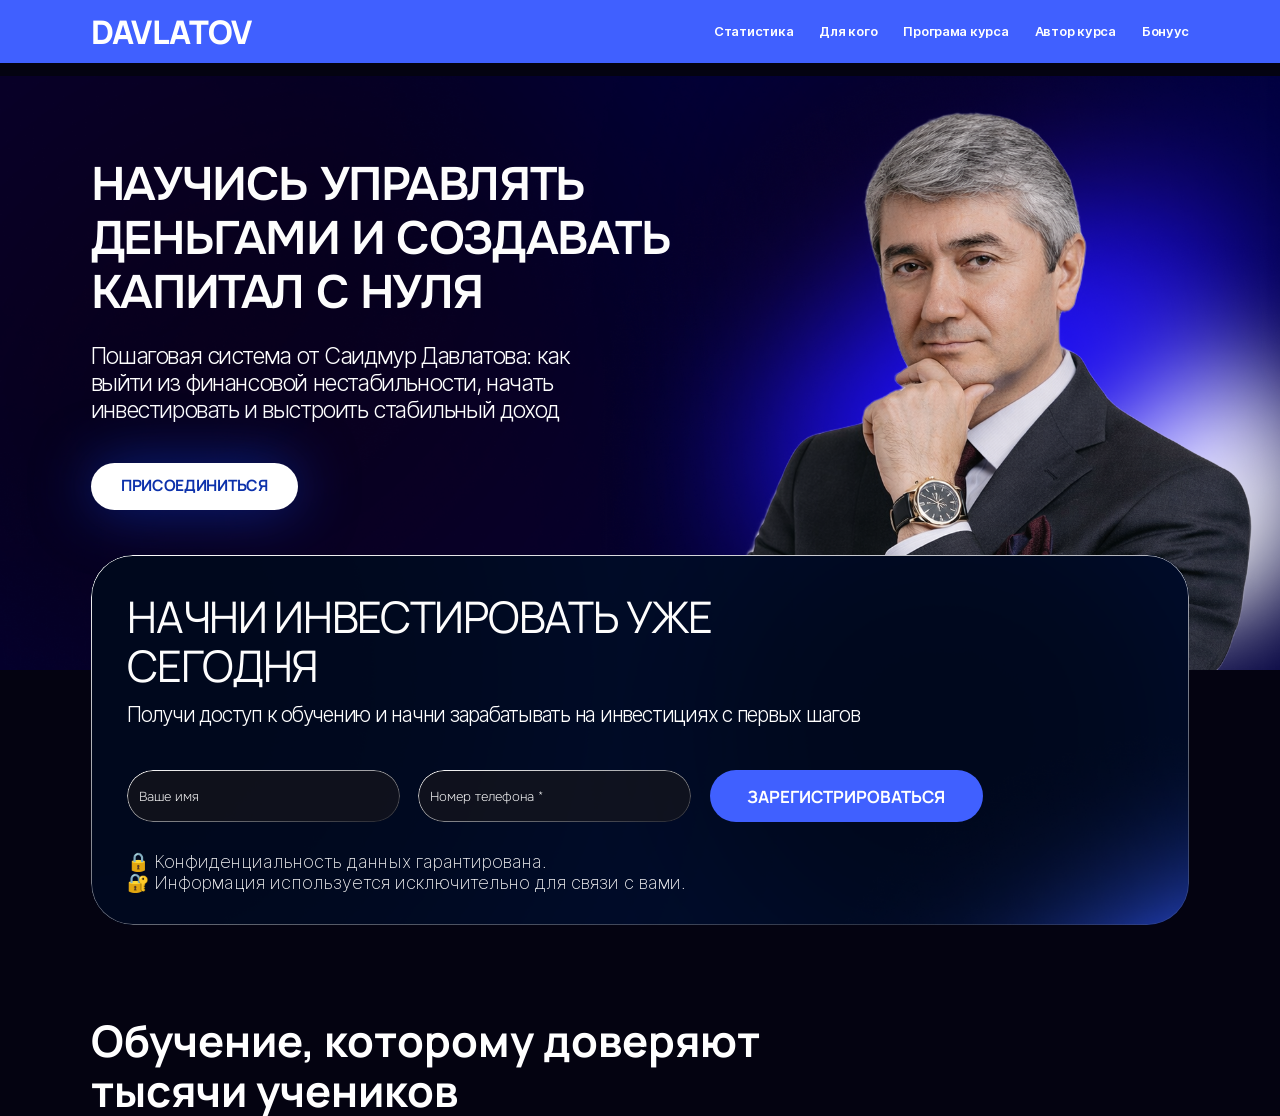
==== index.html @ fe96364f "home is ready" ====
<!DOCTYPE html>
<html lang="ru">
<head>
    <meta charset="UTF-8">
    <meta name="viewport" content="width=device-width, initial-scale=1.0">
    <title>DAVLATOV</title>
    <!-- Swiper css -->
    <link rel="stylesheet" href="https://cdn.jsdelivr.net/npm/swiper@11/swiper-bundle.min.css" />
    <!-- Swiper css -->
    <!-- favicon -->
    <link rel="icon" href="./images/logo/favicon.svg">
    <!-- favicon -->
    <!-- fonts -->
    <link rel="preconnect" href="https://fonts.googleapis.com">
    <link rel="preconnect" href="https://fonts.gstatic.com" crossorigin>
    <link href="https://fonts.googleapis.com/css2?family=Manrope:wght@200..800&family=Onest:wght@100..900&display=swap"
        rel="stylesheet">
    <link rel="stylesheet" href="./assets/fonts/Inter/stylesheet.css">
    <!-- fonts -->
    <!-- css link -->
    <link rel="stylesheet" href="./assets/scss/style.css">
    <!-- css link -->
</head>
<body>
    <div class="wrapper">

        <!-- header -->
        <header class="header">
            <div class="container">
                <a href="/" class="logo">
                    <span>
                        DAVLATOV
                    </span>
                </a>
                <button class="header_burger" aria-label="Open navigation" aria-expanded="false" aria-controls="nav-list">
                    <span aria-hidden="true"></span>
                </button>
                <ul class="header_link" id="nav-list">
                    <li>
                        <a href="#">
                            Статистика
                        </a>
                    </li>
                    <li>
                        <a href="#">
                            Для кого
                        </a>
                    </li>
                    <li>
                        <a href="#">
                            Програма курса
                        </a>
                    </li>
                    <li>
                        <a href="#">
                            Автор курса
                        </a>
                    </li>
                    <li>
                        <a href="#">
                            Бонуус
                        </a>
                    </li>
                </ul>
            </div>
        </header>
        <!-- header -->

        <!-- main -->
        <main>

            <!-- Home -->
            <section class="home">
                <div class="home-bg">
                    <img src="./assets/images/home-bg.png" alt="" class="bg-img">
                    <img src="./assets/images/home-card.png" alt="" class="home-card">
                </div>
                <div class="container home-container">
                    <h1>Научись управлять деньгами и создавать капитал с нуля</h1>
                    <div class="description">Пошаговая система от Саидмур Давлатова: как выйти из финансовой нестабильности, начать инвестировать и выстроить стабильный доход</div>
                    <a href="#" class="btn-white">Присоединиться</a>
                    <div class="contact-form">
                        <img src="./assets/images/contact-form-bg.png" alt="" class="contact-form__bg">
                        <h3>Начни инвестировать уже сегодня</h3>
                        <h4>Получи доступ к обучению и начни зарабатывать на инвестициях с первых шагов</h4>
                        <div class="form-group">
                            <div class="form-inp">
                                <input type="text" placeholder="Ваше имя">
                            </div>
                            <div class="form-inp">
                                <input type="tel" placeholder="Номер телефона *">
                            </div>
                            <button class="btn-blue">ЗАРЕГИСТРИРОВАТЬСЯ</button>
                        </div>
                        <ul>
                            <li>🔒 Конфиденциальность данных гарантирована.</li>
                            <li>🔐 Информация используется исключительно для связи с вами.</li>
                        </ul>
                    </div>
                </div>
            </section>
            <!-- Home end -->

            <!-- Treaning -->
            <section class="treaning">
                <div class="container treaning-container">
                    <h2 class="sec-title">Обучение, которому доверяют тысячи учеников</h2>
                </div>
            </section>
            <!-- Treaning end -->

        </main>
        <!-- main -->

        <!-- footer -->
        <footer class="footer">
            <div class="container"></div>
        </footer>
        <!-- footer -->
    </div>

    <!-- Swiper js -->
    <script src="https://cdn.jsdelivr.net/npm/swiper@11/swiper-bundle.min.js" defer></script>
    <!-- Swiper js -->
    <!-- js file -->
    <script src="./assets/scripts/main.js" defer></script>
    <!-- js file -->
</body>
</html>
---- assets/fonts/Inter/stylesheet.css ----
@font-face {
    font-family: 'Inter';
    src: url('Inter-BoldItalic.eot');
    src: local('Inter Bold Italic'), local('Inter-BoldItalic'),
        url('Inter-BoldItalic.eot?#iefix') format('embedded-opentype'),
        url('Inter-BoldItalic.woff2') format('woff2'),
        url('Inter-BoldItalic.woff') format('woff'),
        url('Inter-BoldItalic.ttf') format('truetype');
    font-weight: bold;
    font-style: italic;
}

@font-face {
    font-family: 'Inter';
    src: url('Inter-MediumItalic.eot');
    src: local('Inter Medium Italic'), local('Inter-MediumItalic'),
        url('Inter-MediumItalic.eot?#iefix') format('embedded-opentype'),
        url('Inter-MediumItalic.woff2') format('woff2'),
        url('Inter-MediumItalic.woff') format('woff'),
        url('Inter-MediumItalic.ttf') format('truetype');
    font-weight: 500;
    font-style: italic;
}

@font-face {
    font-family: 'Inter';
    src: url('Inter-ThinItalicBETA.eot');
    src: local('Inter Thin Italic BETA'), local('Inter-ThinItalicBETA'),
        url('Inter-ThinItalicBETA.eot?#iefix') format('embedded-opentype'),
        url('Inter-ThinItalicBETA.woff2') format('woff2'),
        url('Inter-ThinItalicBETA.woff') format('woff'),
        url('Inter-ThinItalicBETA.ttf') format('truetype');
    font-weight: 100;
    font-style: italic;
}

@font-face {
    font-family: 'Inter';
    src: url('Inter-Regular.eot');
    src: local('Inter Regular'), local('Inter-Regular'),
        url('Inter-Regular.eot?#iefix') format('embedded-opentype'),
        url('Inter-Regular.woff2') format('woff2'),
        url('Inter-Regular.woff') format('woff'),
        url('Inter-Regular.ttf') format('truetype');
    font-weight: normal;
    font-style: normal;
}

@font-face {
    font-family: 'Inter';
    src: url('Inter-Black.eot');
    src: local('Inter Black'), local('Inter-Black'),
        url('Inter-Black.eot?#iefix') format('embedded-opentype'),
        url('Inter-Black.woff2') format('woff2'),
        url('Inter-Black.woff') format('woff'),
        url('Inter-Black.ttf') format('truetype');
    font-weight: 900;
    font-style: normal;
}

@font-face {
    font-family: 'Inter';
    src: url('Inter-BlackItalic.eot');
    src: local('Inter Black Italic'), local('Inter-BlackItalic'),
        url('Inter-BlackItalic.eot?#iefix') format('embedded-opentype'),
        url('Inter-BlackItalic.woff2') format('woff2'),
        url('Inter-BlackItalic.woff') format('woff'),
        url('Inter-BlackItalic.ttf') format('truetype');
    font-weight: 900;
    font-style: italic;
}

@font-face {
    font-family: 'Inter';
    src: url('Inter-LightBETA.eot');
    src: local('Inter Light BETA'), local('Inter-LightBETA'),
        url('Inter-LightBETA.eot?#iefix') format('embedded-opentype'),
        url('Inter-LightBETA.woff2') format('woff2'),
        url('Inter-LightBETA.woff') format('woff'),
        url('Inter-LightBETA.ttf') format('truetype');
    font-weight: 300;
    font-style: normal;
}

@font-face {
    font-family: 'Inter';
    src: url('Inter-SemiBold.eot');
    src: local('Inter Semi Bold'), local('Inter-SemiBold'),
        url('Inter-SemiBold.eot?#iefix') format('embedded-opentype'),
        url('Inter-SemiBold.woff2') format('woff2'),
        url('Inter-SemiBold.woff') format('woff'),
        url('Inter-SemiBold.ttf') format('truetype');
    font-weight: 600;
    font-style: normal;
}

@font-face {
    font-family: 'Inter';
    src: url('Inter-ExtraBoldItalic.eot');
    src: local('Inter Extra Bold Italic'), local('Inter-ExtraBoldItalic'),
        url('Inter-ExtraBoldItalic.eot?#iefix') format('embedded-opentype'),
        url('Inter-ExtraBoldItalic.woff2') format('woff2'),
        url('Inter-ExtraBoldItalic.woff') format('woff'),
        url('Inter-ExtraBoldItalic.ttf') format('truetype');
    font-weight: 800;
    font-style: italic;
}

@font-face {
    font-family: 'Inter';
    src: url('Inter-Bold.eot');
    src: local('Inter Bold'), local('Inter-Bold'),
        url('Inter-Bold.eot?#iefix') format('embedded-opentype'),
        url('Inter-Bold.woff2') format('woff2'),
        url('Inter-Bold.woff') format('woff'),
        url('Inter-Bold.ttf') format('truetype');
    font-weight: bold;
    font-style: normal;
}

@font-face {
    font-family: 'Inter';
    src: url('Inter-ExtraLightItalicBETA.eot');
    src: local('Inter Extra Light Italic BETA'), local('Inter-ExtraLightItalicBETA'),
        url('Inter-ExtraLightItalicBETA.eot?#iefix') format('embedded-opentype'),
        url('Inter-ExtraLightItalicBETA.woff2') format('woff2'),
        url('Inter-ExtraLightItalicBETA.woff') format('woff'),
        url('Inter-ExtraLightItalicBETA.ttf') format('truetype');
    font-weight: 200;
    font-style: italic;
}

@font-face {
    font-family: 'Inter';
    src: url('Inter-ExtraLightBETA.eot');
    src: local('Inter Extra Light BETA'), local('Inter-ExtraLightBETA'),
        url('Inter-ExtraLightBETA.eot?#iefix') format('embedded-opentype'),
        url('Inter-ExtraLightBETA.woff2') format('woff2'),
        url('Inter-ExtraLightBETA.woff') format('woff'),
        url('Inter-ExtraLightBETA.ttf') format('truetype');
    font-weight: 200;
    font-style: normal;
}

@font-face {
    font-family: 'Inter';
    src: url('Inter-ExtraBold.eot');
    src: local('Inter Extra Bold'), local('Inter-ExtraBold'),
        url('Inter-ExtraBold.eot?#iefix') format('embedded-opentype'),
        url('Inter-ExtraBold.woff2') format('woff2'),
        url('Inter-ExtraBold.woff') format('woff'),
        url('Inter-ExtraBold.ttf') format('truetype');
    font-weight: 800;
    font-style: normal;
}

@font-face {
    font-family: 'Inter';
    src: url('Inter-ThinBETA.eot');
    src: local('Inter Thin BETA'), local('Inter-ThinBETA'),
        url('Inter-ThinBETA.eot?#iefix') format('embedded-opentype'),
        url('Inter-ThinBETA.woff2') format('woff2'),
        url('Inter-ThinBETA.woff') format('woff'),
        url('Inter-ThinBETA.ttf') format('truetype');
    font-weight: 100;
    font-style: normal;
}

@font-face {
    font-family: 'Inter';
    src: url('Inter-LightItalicBETA.eot');
    src: local('Inter Light Italic BETA'), local('Inter-LightItalicBETA'),
        url('Inter-LightItalicBETA.eot?#iefix') format('embedded-opentype'),
        url('Inter-LightItalicBETA.woff2') format('woff2'),
        url('Inter-LightItalicBETA.woff') format('woff'),
        url('Inter-LightItalicBETA.ttf') format('truetype');
    font-weight: 300;
    font-style: italic;
}

@font-face {
    font-family: 'Inter';
    src: url('Inter-Italic.eot');
    src: local('Inter Italic'), local('Inter-Italic'),
        url('Inter-Italic.eot?#iefix') format('embedded-opentype'),
        url('Inter-Italic.woff2') format('woff2'),
        url('Inter-Italic.woff') format('woff'),
        url('Inter-Italic.ttf') format('truetype');
    font-weight: normal;
    font-style: italic;
}

@font-face {
    font-family: 'Inter';
    src: url('Inter-SemiBoldItalic.eot');
    src: local('Inter Semi Bold Italic'), local('Inter-SemiBoldItalic'),
        url('Inter-SemiBoldItalic.eot?#iefix') format('embedded-opentype'),
        url('Inter-SemiBoldItalic.woff2') format('woff2'),
        url('Inter-SemiBoldItalic.woff') format('woff'),
        url('Inter-SemiBoldItalic.ttf') format('truetype');
    font-weight: 600;
    font-style: italic;
}

@font-face {
    font-family: 'Inter';
    src: url('Inter-Medium.eot');
    src: local('Inter Medium'), local('Inter-Medium'),
        url('Inter-Medium.eot?#iefix') format('embedded-opentype'),
        url('Inter-Medium.woff2') format('woff2'),
        url('Inter-Medium.woff') format('woff'),
        url('Inter-Medium.ttf') format('truetype');
    font-weight: 500;
    font-style: normal;
}
---- assets/scss/style.css ----
/*! normalize.css v8.0.1 | MIT License | github.com/necolas/normalize.css */
/* Document
   ========================================================================== */
/**
 * 1. Correct the line height in all browsers.
 * 2. Prevent adjustments of font size after orientation changes in iOS.
 */
html {
  line-height: 1.15; /* 1 */
  -webkit-text-size-adjust: 100%; /* 2 */
}

/* Sections
   ========================================================================== */
/**
 * Remove the margin in all browsers.
 */
body {
  margin: 0;
}

/**
 * Render the `main` element consistently in IE.
 */
main {
  display: block;
}

/**
 * Correct the font size and margin on `h1` elements within `section` and
 * `article` contexts in Chrome, Firefox, and Safari.
 */
h1 {
  font-size: 2em;
}

/* Grouping content
   ========================================================================== */
/**
 * 1. Add the correct box sizing in Firefox.
 * 2. Show the overflow in Edge and IE.
 */
hr {
  box-sizing: content-box; /* 1 */
  height: 0; /* 1 */
  overflow: visible; /* 2 */
}

/**
 * 1. Correct the inheritance and scaling of font size in all browsers.
 * 2. Correct the odd `em` font sizing in all browsers.
 */
pre {
  font-family: monospace, monospace; /* 1 */
  font-size: 1em; /* 2 */
}

/* Text-level semantics
   ========================================================================== */
/**
 * Remove the gray background on active links in IE 10.
 */
a {
  background-color: transparent;
}

/**
 * 1. Remove the bottom border in Chrome 57-
 * 2. Add the correct text decoration in Chrome, Edge, IE, Opera, and Safari.
 */
abbr[title] {
  border-bottom: none; /* 1 */
  text-decoration: underline; /* 2 */
  -webkit-text-decoration: underline dotted;
          text-decoration: underline dotted; /* 2 */
}

/**
 * Add the correct font weight in Chrome, Edge, and Safari.
 */
b,
strong {
  font-weight: bolder;
}

/**
 * 1. Correct the inheritance and scaling of font size in all browsers.
 * 2. Correct the odd `em` font sizing in all browsers.
 */
code,
kbd,
samp {
  font-family: monospace, monospace; /* 1 */
  font-size: 1em; /* 2 */
}

/**
 * Add the correct font size in all browsers.
 */
small {
  font-size: 80%;
}

/**
 * Prevent `sub` and `sup` elements from affecting the line height in
 * all browsers.
 */
sub,
sup {
  font-size: 75%;
  line-height: 0;
  position: relative;
  vertical-align: baseline;
}

sub {
  bottom: -0.25em;
}

sup {
  top: -0.5em;
}

/* Embedded content
   ========================================================================== */
/**
 * Remove the border on images inside links in IE 10.
 */
img {
  border-style: none;
}

/* Forms
   ========================================================================== */
/**
 * 1. Change the font styles in all browsers.
 * 2. Remove the margin in Firefox and Safari.
 */
button,
input,
optgroup,
select,
textarea {
  font-family: inherit; /* 1 */
  font-size: 100%; /* 1 */
  line-height: 1.15; /* 1 */
  margin: 0; /* 2 */
}

/**
 * Show the overflow in IE.
 * 1. Show the overflow in Edge.
 */
button,
input { /* 1 */
  overflow: visible;
}

/**
 * Remove the inheritance of text transform in Edge, Firefox, and IE.
 * 1. Remove the inheritance of text transform in Firefox.
 */
button,
select { /* 1 */
  text-transform: none;
}

/**
 * Correct the inability to style clickable types in iOS and Safari.
 */
button,
[type=button],
[type=reset],
[type=submit] {
  -webkit-appearance: button;
}

/**
 * Remove the inner border and padding in Firefox.
 */
button::-moz-focus-inner,
[type=button]::-moz-focus-inner,
[type=reset]::-moz-focus-inner,
[type=submit]::-moz-focus-inner {
  border-style: none;
  padding: 0;
}

/**
 * Restore the focus styles unset by the previous rule.
 */
button:-moz-focusring,
[type=button]:-moz-focusring,
[type=reset]:-moz-focusring,
[type=submit]:-moz-focusring {
  outline: 1px dotted ButtonText;
}

/**
 * Correct the padding in Firefox.
 */
fieldset {
  padding: 0.35em 0.75em 0.625em;
}

/**
 * 1. Correct the text wrapping in Edge and IE.
 * 2. Correct the color inheritance from `fieldset` elements in IE.
 * 3. Remove the padding so developers are not caught out when they zero out
 *    `fieldset` elements in all browsers.
 */
legend {
  box-sizing: border-box; /* 1 */
  color: inherit; /* 2 */
  display: table; /* 1 */
  max-width: 100%; /* 1 */
  padding: 0; /* 3 */
  white-space: normal; /* 1 */
}

/**
 * Add the correct vertical alignment in Chrome, Firefox, and Opera.
 */
progress {
  vertical-align: baseline;
}

/**
 * Remove the default vertical scrollbar in IE 10+.
 */
textarea {
  overflow: auto;
}

/**
 * 1. Add the correct box sizing in IE 10.
 * 2. Remove the padding in IE 10.
 */
[type=checkbox],
[type=radio] {
  box-sizing: border-box; /* 1 */
  padding: 0; /* 2 */
}

/**
 * Correct the cursor style of increment and decrement buttons in Chrome.
 */
[type=number]::-webkit-inner-spin-button,
[type=number]::-webkit-outer-spin-button {
  height: auto;
}

/**
 * 1. Correct the odd appearance in Chrome and Safari.
 * 2. Correct the outline style in Safari.
 */
[type=search] {
  -webkit-appearance: textfield; /* 1 */
  outline-offset: -2px; /* 2 */
}

/**
 * Remove the inner padding in Chrome and Safari on macOS.
 */
[type=search]::-webkit-search-decoration {
  -webkit-appearance: none;
}

/**
 * 1. Correct the inability to style clickable types in iOS and Safari.
 * 2. Change font properties to `inherit` in Safari.
 */
::-webkit-file-upload-button {
  -webkit-appearance: button; /* 1 */
  font: inherit; /* 2 */
}

/* Interactive
   ========================================================================== */
/*
 * Add the correct display in Edge, IE 10+, and Firefox.
 */
details {
  display: block;
}

/*
 * Add the correct display in all browsers.
 */
summary {
  display: list-item;
}

/* Misc
   ========================================================================== */
/**
 * Add the correct display in IE 10+.
 */
template {
  display: none;
}

/**
 * Add the correct display in IE 10.
 */
[hidden] {
  display: none;
}

* {
  margin: 0;
  padding: 0;
  box-sizing: border-box;
  list-style: none;
}

a {
  text-decoration: none;
  color: inherit;
  display: inline-block;
}

img {
  max-width: 100%;
}

span, label {
  display: inline-block;
}

html {
  scroll-behavior: smooth;
  font-size: 1px;
}
@media (max-width: 1850px) {
  html {
    font-size: 0.95px;
  }
}
@media (max-width: 1780px) {
  html {
    font-size: 0.9px;
  }
}
@media (max-width: 1680px) {
  html {
    font-size: 0.85px;
  }
}
@media (max-width: 1580px) {
  html {
    font-size: 0.8px;
  }
}
@media (max-width: 1480px) {
  html {
    font-size: 0.75px;
  }
}
@media (max-width: 1380px) {
  html {
    font-size: 0.7px;
  }
}
@media (max-width: 1330px) {
  html {
    font-size: 0.65px;
  }
}
@media (max-width: 1240px) {
  html {
    font-size: 0.6px;
  }
}
@media (max-width: 1140px) {
  html {
    font-size: 0.55px;
  }
}
@media (max-width: 1030px) {
  html {
    font-size: 0.5px;
  }
}
@media (max-width: 930px) {
  html {
    font-size: 0.45px;
  }
}
@media (max-width: 850px) {
  html {
    font-size: 1px;
  }
}

body {
  font-family: "Onest", sans-serif;
  font-style: normal;
  font-display: swap;
  background: #040311;
  color: #FFFFFF;
}

input, textarea {
  outline: none;
  border: 0;
  background: transparent;
}

button {
  border: none;
  cursor: pointer;
  background: transparent;
  outline: 0;
}

address {
  font-style: normal;
}

.wrapper {
  width: 100%;
  overflow: hidden;
}

ul, ol, dl {
  list-style: none;
  padding: 0;
  margin: 0;
}

p, h1, h2, h3, h4, h5, h6 {
  padding: 0;
  margin: 0;
}

.container {
  max-width: 1690rem;
  width: calc(100% - 40rem);
  margin: 0 auto;
}
@media (max-width: 1024px) {
  .container {
    padding: 0 20rem;
  }
}

.section-top {
  margin-top: 160px;
}

.btn-white {
  width: auto;
  height: 72rem;
  display: inline-flex;
  align-items: center;
  justify-content: center;
  text-align: center;
  box-shadow: 0 0 90rem 0 rgba(14, 64, 227, 0.53);
  background: #fff;
  padding: 0 46.5rem;
  border-radius: 72rem;
  font-family: "Manrope", sans-serif;
  font-weight: 700;
  font-size: 24rem;
  letter-spacing: -0.02em;
  text-transform: uppercase;
  color: #0c31ab;
}
.btn-blue {
  background: #4060ff;
  display: inline-flex;
  align-items: center;
  justify-content: center;
  text-align: center;
  height: 80rem;
  width: auto;
  border-radius: 80rem;
  font-family: "Manrope", sans-serif;
  font-weight: 700;
  font-size: 26rem;
  line-height: 77%;
  color: #fff;
  padding: 0 84rem;
}

.form-inp {
  background: rgba(24, 23, 28, 0.64);
  position: relative;
  z-index: 1;
  border-radius: 80rem;
  overflow: hidden;
}
.form-inp::after {
  border-radius: 64rem;
  content: "";
  position: absolute;
  z-index: -1;
  inset: 0;
  border: 1rem solid transparent;
  background: linear-gradient(170deg, #FFFFFF, rgba(119, 119, 119, 0.2)) border-box;
  -webkit-mask: linear-gradient(#fff 0 0) padding-box, linear-gradient(#fff 0 0);
          mask: linear-gradient(#fff 0 0) padding-box, linear-gradient(#fff 0 0);
  -webkit-mask-composite: xor;
          mask-composite: exclude;
}
.form-inp input {
  width: 100%;
  height: 80rem;
  font-weight: 200;
  font-size: 20rem;
  color: #fff;
  padding: 0 18rem;
}
.form-inp input::-moz-placeholder {
  color: #fff;
}
.form-inp input::placeholder {
  color: #fff;
}

.sec-title {
  font-family: "Manrope", sans-serif;
  font-weight: 700;
  font-size: 67rem;
  color: #fff;
}

.header {
  background: #4060FF;
  padding: 20rem 0;
}
.header .container {
  display: flex;
  align-items: center;
  justify-content: space-between;
  position: relative;
}
.header .logo span {
  font-family: "Manrope", sans-serif;
  font-weight: 800;
  font-size: 50rem;
  letter-spacing: -0.02em;
  color: #FFFFFF;
}
@media (max-width: 850px) {
  .header .logo span {
    font-size: 32rem;
  }
}
.header .header_burger {
  display: none;
  width: 30rem;
  height: 24rem;
  border: 0;
  background: transparent;
  cursor: pointer;
  position: relative;
  z-index: 11;
}
.header .header_burger span, .header .header_burger::before, .header .header_burger::after {
  content: "";
  display: block;
  position: absolute;
  left: 0;
  width: 100%;
  height: 3px;
  background: #FFFFFF;
  border-radius: 2px;
  transition: transform 0.3s ease, opacity 0.3s ease, top 0.3s ease;
}
.header .header_burger span {
  top: 50%;
  transform: translateY(-50%);
  z-index: 2;
  opacity: 1;
}
.header .header_burger::before {
  top: 6px;
}
.header .header_burger::after {
  bottom: 6px;
}
.header_link {
  display: flex;
  align-items: center;
  gap: 40rem;
}
.header_link li {
  opacity: 1;
  transform: translateX(0);
}
.header_link a {
  position: relative;
  font-family: "Inter", sans-serif;
  font-weight: 600;
  font-size: 20rem;
  line-height: 175%;
  letter-spacing: -0.02em;
  color: #FFFFFF;
  transition: color 0.3s ease;
}
.header_link a::after {
  content: "";
  position: absolute;
  bottom: -5px;
  left: 0;
  width: 0;
  height: 2px;
  background: #FFFFFF;
  transition: width 0.3s ease;
}
.header_link a:hover, .header_link a:focus-visible {
  color: #FFFFFF;
}
.header_link a:hover::after, .header_link a:focus-visible::after {
  width: 100%;
}
@media (max-width: 850px) {
  .header {
    padding: 16rem 0;
  }
  .header .header_burger {
    display: block;
  }
  .header_link {
    position: fixed;
    top: 65px;
    right: 0;
    left: 0;
    background: rgba(64, 96, 255, 0.95);
    flex-direction: column;
    align-items: flex-start;
    gap: 10rem;
    padding: 20rem 16rem;
    transform: translateY(-110%);
    opacity: 0;
    pointer-events: none;
    transition: transform 0.35s ease, opacity 0.35s ease;
    z-index: 10;
  }
  .header_link li {
    opacity: 0;
    transform: translateX(-20px);
    width: 100%;
    transition: transform 0.35s ease, opacity 0.35s ease;
  }
  .header_link a {
    width: 100%;
    padding: 8rem 0;
  }
  .header.header--open .header_burger span {
    opacity: 0;
  }
  .header.header--open .header_burger::before {
    top: 50%;
    transform: translateY(-50%) rotate(45deg);
  }
  .header.header--open .header_burger::after {
    top: 50%;
    bottom: auto;
    transform: translateY(-50%) rotate(-45deg);
  }
  .header.header--open .header_link {
    transform: translateY(0);
    opacity: 1;
    pointer-events: auto;
    visibility: visible;
  }
  .header.header--open .header_link li {
    opacity: 1;
    transform: translateX(0);
  }
  .header.header--open .header_link li:nth-child(1) {
    transition-delay: 0.05s;
  }
  .header.header--open .header_link li:nth-child(2) {
    transition-delay: 0.1s;
  }
  .header.header--open .header_link li:nth-child(3) {
    transition-delay: 0.15s;
  }
  .header.header--open .header_link li:nth-child(4) {
    transition-delay: 0.2s;
  }
  .header.header--open .header_link li:nth-child(5) {
    transition-delay: 0.25s;
  }
}

.home {
  position: relative;
  z-index: 1;
  margin-top: 19rem;
}
.home-bg {
  position: absolute;
  z-index: -1;
  top: 0;
  left: 0;
  width: 100%;
  height: 914rem;
  background: #02003F;
}
.home-bg .bg-img {
  position: absolute;
  left: 0;
  top: 0;
  height: 100%;
  z-index: -1;
}
.home-card {
  position: absolute;
  bottom: 0;
  right: 0;
  z-index: -1;
  width: 1097rem;
}
.home-container {
  padding-top: 127rem;
}
.home h1 {
  font-weight: 600;
  font-size: 72rem;
  letter-spacing: -0.03em;
  text-transform: uppercase;
  color: #fdfdfd;
  max-width: 965rem;
  margin-bottom: 36rem;
}
.home .description {
  font-family: "Inter", sans-serif;
  font-weight: 300;
  font-size: 36rem;
  letter-spacing: -0.06em;
  color: #fff;
  max-width: 792rem;
  margin-bottom: 60rem;
}
.home .btn-white {
  margin-bottom: 70.5rem;
}

.treaning {
  padding-top: 140rem;
}
.treaning h2 {
  max-width: 1070rem;
}

.contact-form {
  background: #000C2B;
  padding: 56rem 56rem 49rem 56rem;
  border-radius: 65rem;
  overflow: hidden;
  position: relative;
  z-index: 1;
}
.contact-form__bg {
  position: absolute;
  z-index: -1;
  top: 0;
  left: 0;
  width: 100%;
  height: 100%;
  -o-object-fit: cover;
     object-fit: cover;
}
.contact-form::after {
  border-radius: 64rem;
  content: "";
  position: absolute;
  z-index: -1;
  inset: 0;
  border: 1rem solid transparent;
  background: linear-gradient(170deg, #FFFFFF, rgba(119, 119, 119, 0.2)) border-box;
  -webkit-mask: linear-gradient(#fff 0 0) padding-box, linear-gradient(#fff 0 0);
          mask: linear-gradient(#fff 0 0) padding-box, linear-gradient(#fff 0 0);
  -webkit-mask-composite: xor;
          mask-composite: exclude;
}
.contact-form h3 {
  font-family: "Manrope", sans-serif;
  font-weight: 400;
  font-size: 67rem;
  line-height: 113%;
  letter-spacing: -0.03em;
  text-transform: uppercase;
  color: #fdfdfd;
  max-width: 985rem;
  margin-bottom: 20rem;
}
.contact-form h4 {
  font-family: "Inter", sans-serif;
  font-weight: 300;
  font-size: 32rem;
  letter-spacing: -0.06em;
  color: #fff;
  margin-bottom: 66rem;
}
.contact-form .form-group {
  display: grid;
  grid-template-columns: repeat(3, 1fr);
  gap: 28rem;
  max-width: 1316rem;
  margin-bottom: 30px;
}
.contact-form .btn-blue {
  padding: 0;
}
.contact-form li {
  font-family: "Inter", sans-serif;
  font-weight: 200;
  font-size: 18px;
  color: #f9f9f9;
}/*# sourceMappingURL=style.css.map */
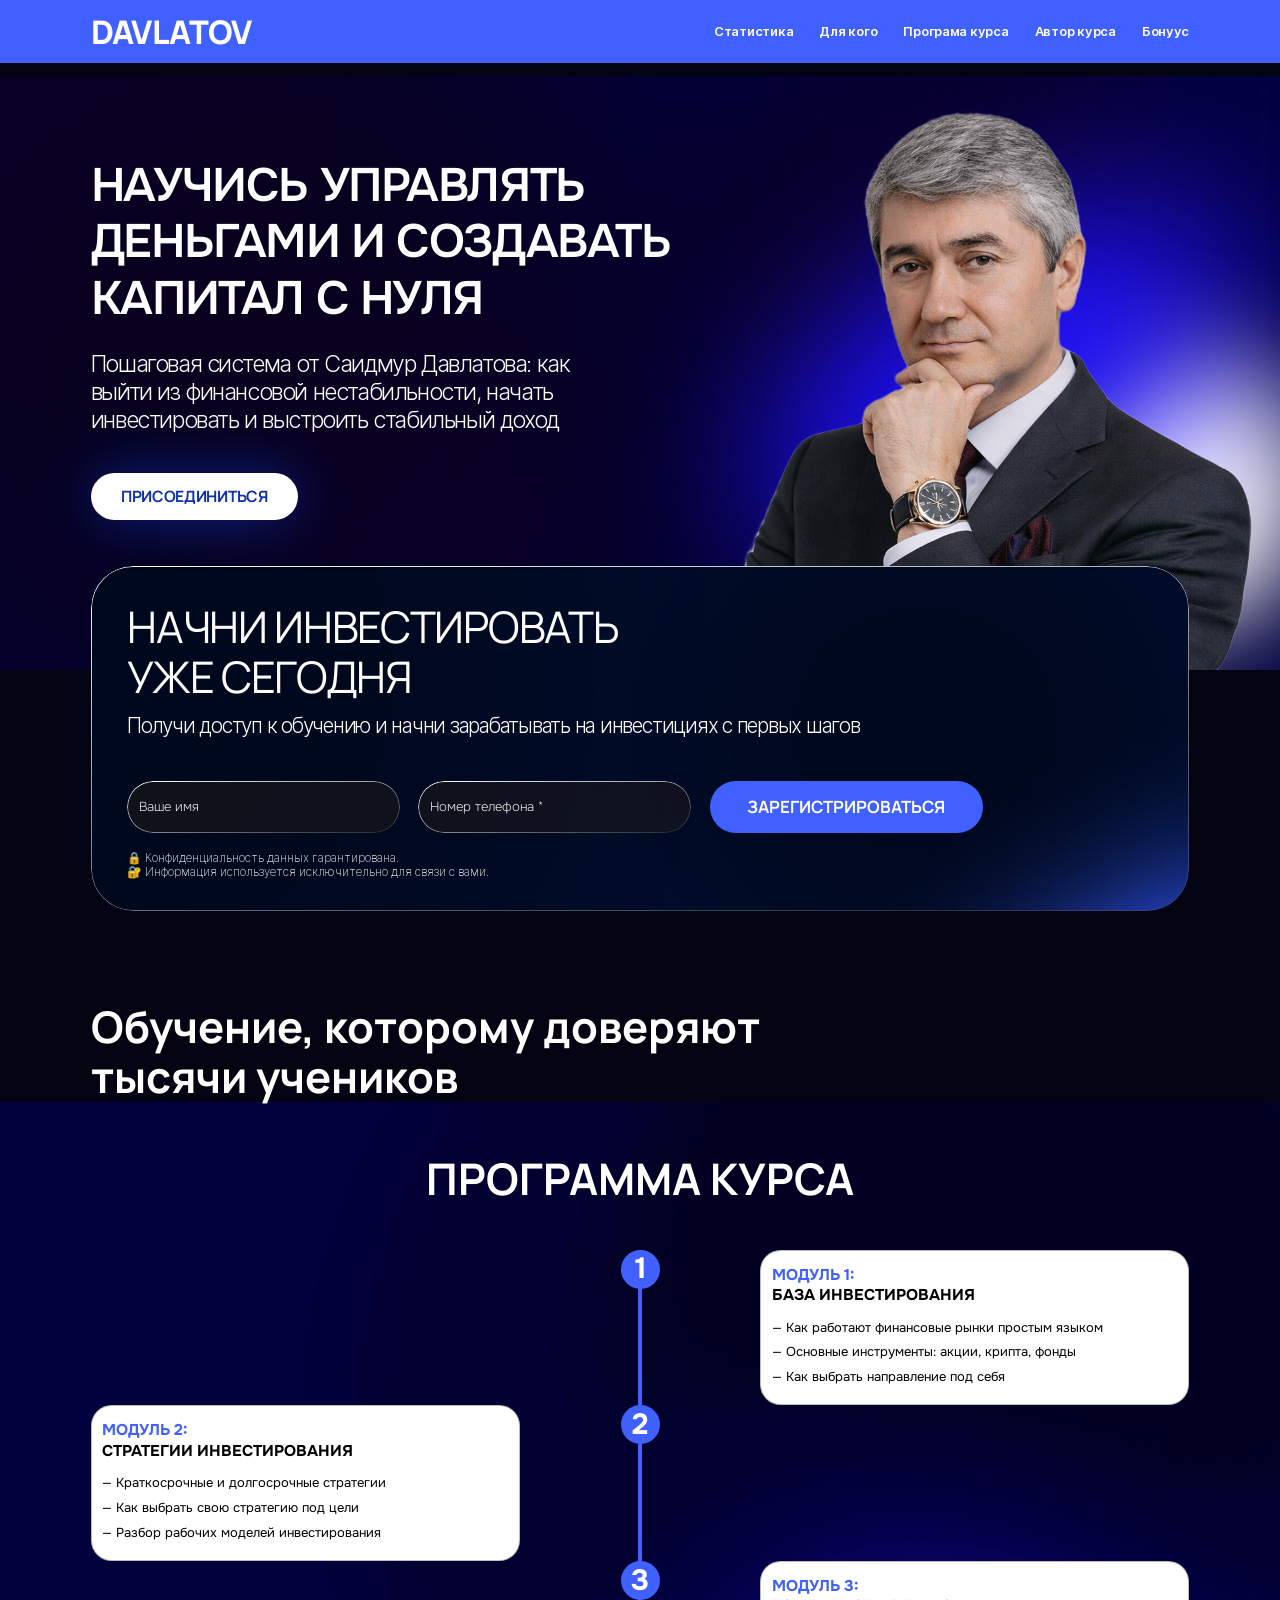
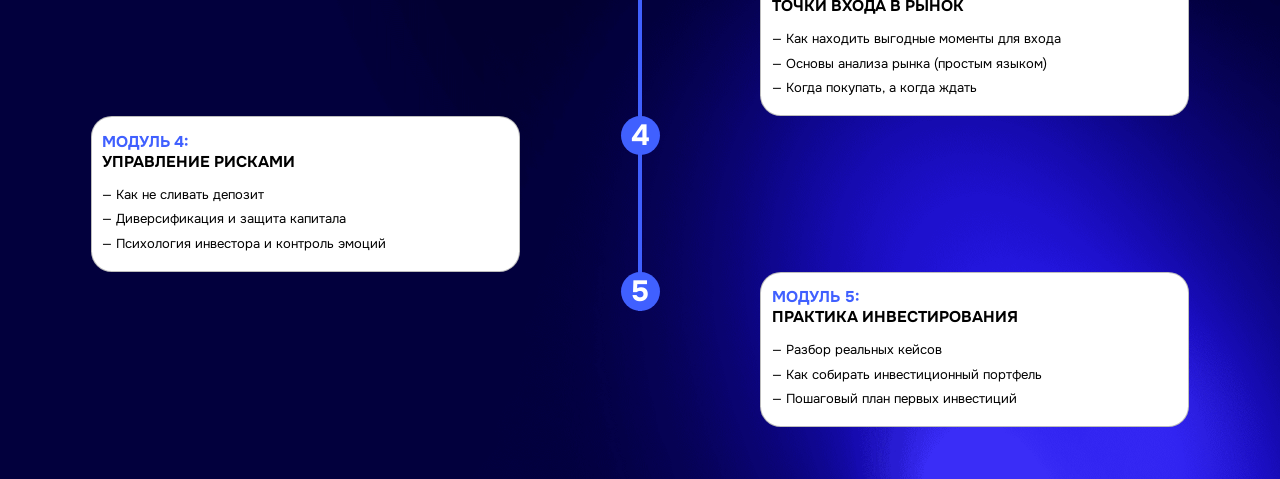
==== commit dc809667: "structure section the end" ====
--- a/index.html
+++ b/index.html
@@ -21,7 +21,7 @@
     <link rel="stylesheet" href="./assets/scss/style.css">
     <!-- css link -->
 </head>
-<body>
+<body class="body_wrap">
     <div class="wrapper">
 
         <!-- header -->
@@ -77,11 +77,11 @@
                 </div>
                 <div class="container home-container">
                     <h1>Научись управлять деньгами и создавать капитал с нуля</h1>
-                    <div class="description">Пошаговая система от Саидмур Давлатова: как выйти из финансовой нестабильности, начать инвестировать и выстроить стабильный доход</div>
+                    <p class="description">Пошаговая система от Саидмур Давлатова: как выйти из финансовой нестабильности, начать инвестировать и выстроить стабильный доход</p>
                     <a href="#" class="btn-white">Присоединиться</a>
                     <div class="contact-form">
                         <img src="./assets/images/contact-form-bg.png" alt="" class="contact-form__bg">
-                        <h3>Начни инвестировать уже сегодня</h3>
+                        <h3>Начни инвестировать<br> уже сегодня</h3>
                         <h4>Получи доступ к обучению и начни зарабатывать на инвестициях с первых шагов</h4>
                         <div class="form-group">
                             <div class="form-inp">
@@ -109,6 +109,120 @@
             </section>
             <!-- Treaning end -->
 
+            <!-- structure -->
+            <section class="structure">
+                <div class="container">
+                    <h2 class="sec-title">
+                        Программа курса
+                    </h2>
+                    <div class="structure_in">
+                        <div class="numbers">
+                            <span class="number_block">1</span>
+                            <span class="number_block">2</span>
+                            <span class="number_block">3</span>
+                            <span class="number_block">4</span>
+                            <span class="number_block">5</span>
+                        </div>
+                        <div class="structure_block">
+                            <h3>
+                                <span>
+                                    Модуль 1:
+                                </span>
+                                База инвестирования
+                            </h3>
+                            <ul>
+                                <li>
+                                    — Как работают финансовые рынки простым языком
+                                </li>
+                                <li>
+                                    — Основные инструменты: акции, крипта, фонды
+                                </li>
+                                <li>
+                                    — Как выбрать направление под себя
+                                </li>
+                            </ul>
+                        </div>
+                        <div class="structure_block">
+                            <h3>
+                                <span>
+                                    Модуль 2:
+                                </span>
+                                Стратегии инвестирования
+                            </h3>
+                            <ul>
+                                <li>
+                                    — Краткосрочные и долгосрочные стратегии
+                                </li>
+                                <li>
+                                    — Как выбрать свою стратегию под цели
+                                </li>
+                                <li>
+                                    — Разбор рабочих моделей инвестирования
+                                </li>
+                            </ul>
+                        </div>
+                        <div class="structure_block">
+                            <h3>
+                                <span>
+                                    Модуль 3:
+                                </span>
+                                Точки входа в рынок
+                            </h3>
+                            <ul>
+                                <li>
+                                    — Как находить выгодные моменты для входа
+                                </li>
+                                <li>
+                                    — Основы анализа рынка (простым языком)
+                                </li>
+                                <li>
+                                    — Когда покупать, а когда ждать
+                                </li>
+                            </ul>
+                        </div>
+                        <div class="structure_block">
+                            <h3>
+                                <span>
+                                    Модуль 4:
+                                </span>
+                                Управление рисками
+                            </h3>
+                            <ul>
+                                <li>
+                                    — Как не сливать депозит
+                                </li>
+                                <li>
+                                    — Диверсификация и защита капитала
+                                </li>
+                                <li>
+                                    — Психология инвестора и контроль эмоций
+                                </li>
+                            </ul>
+                        </div>
+                        <div class="structure_block">
+                            <h3>
+                                <span>
+                                    Модуль 5:
+                                </span>
+                                Практика инвестирования
+                            </h3>
+                            <ul>
+                                <li>
+                                    — Разбор реальных кейсов
+                                </li>
+                                <li>
+                                    — Как собирать инвестиционный портфель
+                                </li>
+                                <li>
+                                    — Пошаговый план первых инвестиций
+                                </li>
+                            </ul>
+                        </div>
+                    </div>
+                </div>
+            </section>
+            <!-- structure -->
+
         </main>
         <!-- main -->
 
--- a/assets/scss/style.css
+++ b/assets/scss/style.css
@@ -438,11 +438,6 @@
   max-width: 1690rem;
   width: calc(100% - 40rem);
   margin: 0 auto;
-}
-@media (max-width: 1024px) {
-  .container {
-    padding: 0 20rem;
-  }
 }
 
 .section-top {
@@ -467,6 +462,13 @@
   text-transform: uppercase;
   color: #0c31ab;
 }
+@media (max-width: 850px) {
+  .btn-white {
+    padding: 0 30rem;
+    height: 40rem;
+    font-size: 16rem;
+  }
+}
 .btn-blue {
   background: #4060ff;
   display: inline-flex;
@@ -483,6 +485,13 @@
   color: #fff;
   padding: 0 84rem;
 }
+@media (max-width: 850px) {
+  .btn-blue {
+    padding: 0 30rem;
+    height: 40rem;
+    font-size: 16rem;
+  }
+}
 
 .form-inp {
   background: rgba(24, 23, 28, 0.64);
@@ -490,6 +499,11 @@
   z-index: 1;
   border-radius: 80rem;
   overflow: hidden;
+}
+@media (max-width: 850px) {
+  .form-inp {
+    border-radius: 54rem;
+  }
 }
 .form-inp::after {
   border-radius: 64rem;
@@ -504,6 +518,11 @@
   -webkit-mask-composite: xor;
           mask-composite: exclude;
 }
+@media (max-width: 850px) {
+  .form-inp::after {
+    border-radius: 32rem;
+  }
+}
 .form-inp input {
   width: 100%;
   height: 80rem;
@@ -518,12 +537,24 @@
 .form-inp input::placeholder {
   color: #fff;
 }
+@media (max-width: 850px) {
+  .form-inp input {
+    height: 40rem;
+    font-size: 16rem;
+    padding: 0 20rem;
+  }
+}
 
 .sec-title {
   font-family: "Manrope", sans-serif;
   font-weight: 700;
   font-size: 67rem;
-  color: #fff;
+  color: #FFFFFF;
+}
+@media (max-width: 850px) {
+  .sec-title {
+    font-size: 32rem;
+  }
 }
 
 .header {
@@ -557,6 +588,13 @@
   cursor: pointer;
   position: relative;
   z-index: 11;
+  justify-content: space-between;
+  flex-direction: column;
+}
+@media (max-width: 850px) {
+  .header .header_burger {
+    display: flex;
+  }
 }
 .header .header_burger span, .header .header_burger::before, .header .header_burger::after {
   content: "";
@@ -586,9 +624,36 @@
   align-items: center;
   gap: 40rem;
 }
+@media (max-width: 850px) {
+  .header_link {
+    position: fixed;
+    top: 60rem;
+    height: 100%;
+    right: 0;
+    left: 0;
+    background: rgba(64, 96, 255, 0.95);
+    flex-direction: column;
+    align-items: flex-start;
+    gap: 16rem;
+    padding: 20rem 16rem;
+    transform: translateX(-110%);
+    opacity: 0;
+    pointer-events: none;
+    transition: transform 0.35s ease, opacity 0.35s ease;
+    z-index: 10;
+  }
+}
 .header_link li {
   opacity: 1;
   transform: translateX(0);
+}
+@media (max-width: 850px) {
+  .header_link li {
+    opacity: 0;
+    transform: translateX(-20px);
+    width: 100%;
+    transition: transform 0.35s ease, opacity 0.35s ease;
+  }
 }
 .header_link a {
   position: relative;
@@ -600,6 +665,11 @@
   color: #FFFFFF;
   transition: color 0.3s ease;
 }
+@media (max-width: 850px) {
+  .header_link a {
+    font-size: 24rem;
+  }
+}
 .header_link a::after {
   content: "";
   position: absolute;
@@ -620,35 +690,6 @@
   .header {
     padding: 16rem 0;
   }
-  .header .header_burger {
-    display: block;
-  }
-  .header_link {
-    position: fixed;
-    top: 65px;
-    right: 0;
-    left: 0;
-    background: rgba(64, 96, 255, 0.95);
-    flex-direction: column;
-    align-items: flex-start;
-    gap: 10rem;
-    padding: 20rem 16rem;
-    transform: translateY(-110%);
-    opacity: 0;
-    pointer-events: none;
-    transition: transform 0.35s ease, opacity 0.35s ease;
-    z-index: 10;
-  }
-  .header_link li {
-    opacity: 0;
-    transform: translateX(-20px);
-    width: 100%;
-    transition: transform 0.35s ease, opacity 0.35s ease;
-  }
-  .header_link a {
-    width: 100%;
-    padding: 8rem 0;
-  }
   .header.header--open .header_burger span {
     opacity: 0;
   }
@@ -702,6 +743,16 @@
   height: 914rem;
   background: #02003F;
 }
+@media (max-width: 850px) {
+  .home-bg {
+    height: 800rem;
+  }
+}
+@media (max-width: 640px) {
+  .home-bg {
+    height: 730rem;
+  }
+}
 .home-bg .bg-img {
   position: absolute;
   left: 0;
@@ -719,33 +770,208 @@
 .home-container {
   padding-top: 127rem;
 }
+@media (max-width: 850px) {
+  .home-container {
+    padding-top: 30rem;
+  }
+}
 .home h1 {
   font-weight: 600;
   font-size: 72rem;
+  line-height: 120%;
   letter-spacing: -0.03em;
   text-transform: uppercase;
   color: #fdfdfd;
   max-width: 965rem;
   margin-bottom: 36rem;
 }
+@media (max-width: 850px) {
+  .home h1 {
+    font-size: 40rem;
+    max-width: 100%;
+    margin-bottom: 24rem;
+  }
+}
+@media (max-width: 640px) {
+  .home h1 {
+    font-size: 32rem;
+  }
+}
 .home .description {
   font-family: "Inter", sans-serif;
   font-weight: 300;
   font-size: 36rem;
+  line-height: 120%;
   letter-spacing: -0.06em;
-  color: #fff;
+  color: #FFFFFF;
   max-width: 792rem;
   margin-bottom: 60rem;
 }
+@media (max-width: 850px) {
+  .home .description {
+    font-size: 16rem;
+    max-width: 100%;
+    margin-bottom: 24rem;
+  }
+}
 .home .btn-white {
   margin-bottom: 70.5rem;
 }
+@media (max-width: 850px) {
+  .home .btn-white {
+    margin-bottom: 500rem;
+  }
+}
+@media (max-width: 640px) {
+  .home .btn-white {
+    width: 100%;
+    margin-bottom: 80%;
+  }
+}
+@media (max-width: 480px) {
+  .home .btn-white {
+    margin-bottom: 100%;
+  }
+}
 
 .treaning {
   padding-top: 140rem;
 }
 .treaning h2 {
   max-width: 1070rem;
+}
+
+.structure {
+  padding: 80rem 0;
+  background-image: url("../images/structure_bg.png");
+  background-repeat: no-repeat;
+  background-size: cover;
+  background-position: right;
+}
+@media (max-width: 850px) {
+  .structure {
+    padding: 40rem 0;
+  }
+}
+.structure .sec-title {
+  text-transform: uppercase;
+  text-align: center;
+  margin-bottom: 70rem;
+}
+@media (max-width: 850px) {
+  .structure .sec-title {
+    margin-bottom: 32rem;
+  }
+}
+.structure_in {
+  position: relative;
+}
+@media (max-width: 850px) {
+  .structure_in {
+    padding-left: 32rem;
+    display: flex;
+    flex-direction: column;
+    gap: 28rem;
+  }
+}
+.structure_in .numbers {
+  position: absolute;
+  top: 0;
+  left: 0;
+  right: 0;
+  margin: auto;
+  height: 85%;
+  width: 5rem;
+  background: #4060FF;
+  display: flex;
+  align-items: center;
+  flex-direction: column;
+  justify-content: space-between;
+}
+@media (max-width: 850px) {
+  .structure_in .numbers {
+    right: auto;
+    left: 0;
+  }
+}
+.structure_in .numbers .number_block {
+  font-weight: 700;
+  font-style: Bold;
+  font-size: 45rem;
+  line-height: 100%;
+  text-transform: uppercase;
+  color: #FFFFFF;
+  display: flex;
+  align-items: center;
+  justify-content: center;
+  background: #4060FF;
+  width: 60rem;
+  height: 60rem;
+  border-radius: 50%;
+}
+@media (max-width: 850px) {
+  .structure_in .numbers .number_block {
+    font-weight: 500;
+    width: 36rem;
+    height: 36rem;
+    font-size: 27rem;
+  }
+}
+.structure_block {
+  width: 660rem;
+  border: 1px solid rgba(0, 0, 0, 0.26);
+  border-radius: 32rem;
+  padding: 22rem 16rem;
+  background: #FFFFFF;
+}
+@media (max-width: 850px) {
+  .structure_block {
+    width: 100%;
+    padding: 12rem;
+    border-radius: 24rem;
+  }
+}
+.structure_block:nth-child(even) {
+  margin-left: auto;
+}
+@media (max-width: 850px) {
+  .structure_block:nth-child(even) {
+    margin-left: 0;
+  }
+}
+.structure_block h3 {
+  font-weight: 700;
+  font-size: 24rem;
+  line-height: 130%;
+  text-transform: uppercase;
+  color: #000000;
+  margin-bottom: 16rem;
+}
+.structure_block h3 span {
+  color: #4060FF;
+  display: block;
+}
+@media (max-width: 850px) {
+  .structure_block h3 {
+    font-weight: 500;
+    font-size: 18rem;
+    margin-bottom: 8rem;
+  }
+}
+.structure_block ul {
+  display: flex;
+  flex-direction: column;
+}
+.structure_block ul li {
+  font-weight: 400;
+  font-size: 20rem;
+  line-height: 190%;
+  color: #000000;
+}
+@media (max-width: 850px) {
+  .structure_block ul li {
+    font-size: 14rem;
+  }
 }
 
 .contact-form {
@@ -755,6 +981,12 @@
   overflow: hidden;
   position: relative;
   z-index: 1;
+}
+@media (max-width: 850px) {
+  .contact-form {
+    padding: 16rem;
+    border-radius: 24rem;
+  }
 }
 .contact-form__bg {
   position: absolute;
@@ -779,6 +1011,11 @@
   -webkit-mask-composite: xor;
           mask-composite: exclude;
 }
+@media (max-width: 850px) {
+  .contact-form::after {
+    border-radius: 24rem;
+  }
+}
 .contact-form h3 {
   font-family: "Manrope", sans-serif;
   font-weight: 400;
@@ -790,6 +1027,17 @@
   max-width: 985rem;
   margin-bottom: 20rem;
 }
+@media (max-width: 850px) {
+  .contact-form h3 {
+    font-size: 24rem;
+    max-width: 100%;
+  }
+}
+@media (max-width: 850px) {
+  .contact-form h3 br {
+    display: none;
+  }
+}
 .contact-form h4 {
   font-family: "Inter", sans-serif;
   font-weight: 300;
@@ -798,12 +1046,26 @@
   color: #fff;
   margin-bottom: 66rem;
 }
+@media (max-width: 850px) {
+  .contact-form h4 {
+    font-size: 18rem;
+    margin-bottom: 24rem;
+  }
+}
 .contact-form .form-group {
   display: grid;
   grid-template-columns: repeat(3, 1fr);
   gap: 28rem;
   max-width: 1316rem;
-  margin-bottom: 30px;
+  margin-bottom: 30rem;
+}
+@media (max-width: 850px) {
+  .contact-form .form-group {
+    grid-template-columns: repeat(1, 1fr);
+    gap: 16rem;
+    max-width: 100%;
+    margin-bottom: 24rem;
+  }
 }
 .contact-form .btn-blue {
   padding: 0;
@@ -811,6 +1073,11 @@
 .contact-form li {
   font-family: "Inter", sans-serif;
   font-weight: 200;
-  font-size: 18px;
+  font-size: 18rem;
   color: #f9f9f9;
+}
+@media (max-width: 850px) {
+  .contact-form li {
+    font-size: 14rem;
+  }
 }/*# sourceMappingURL=style.css.map */
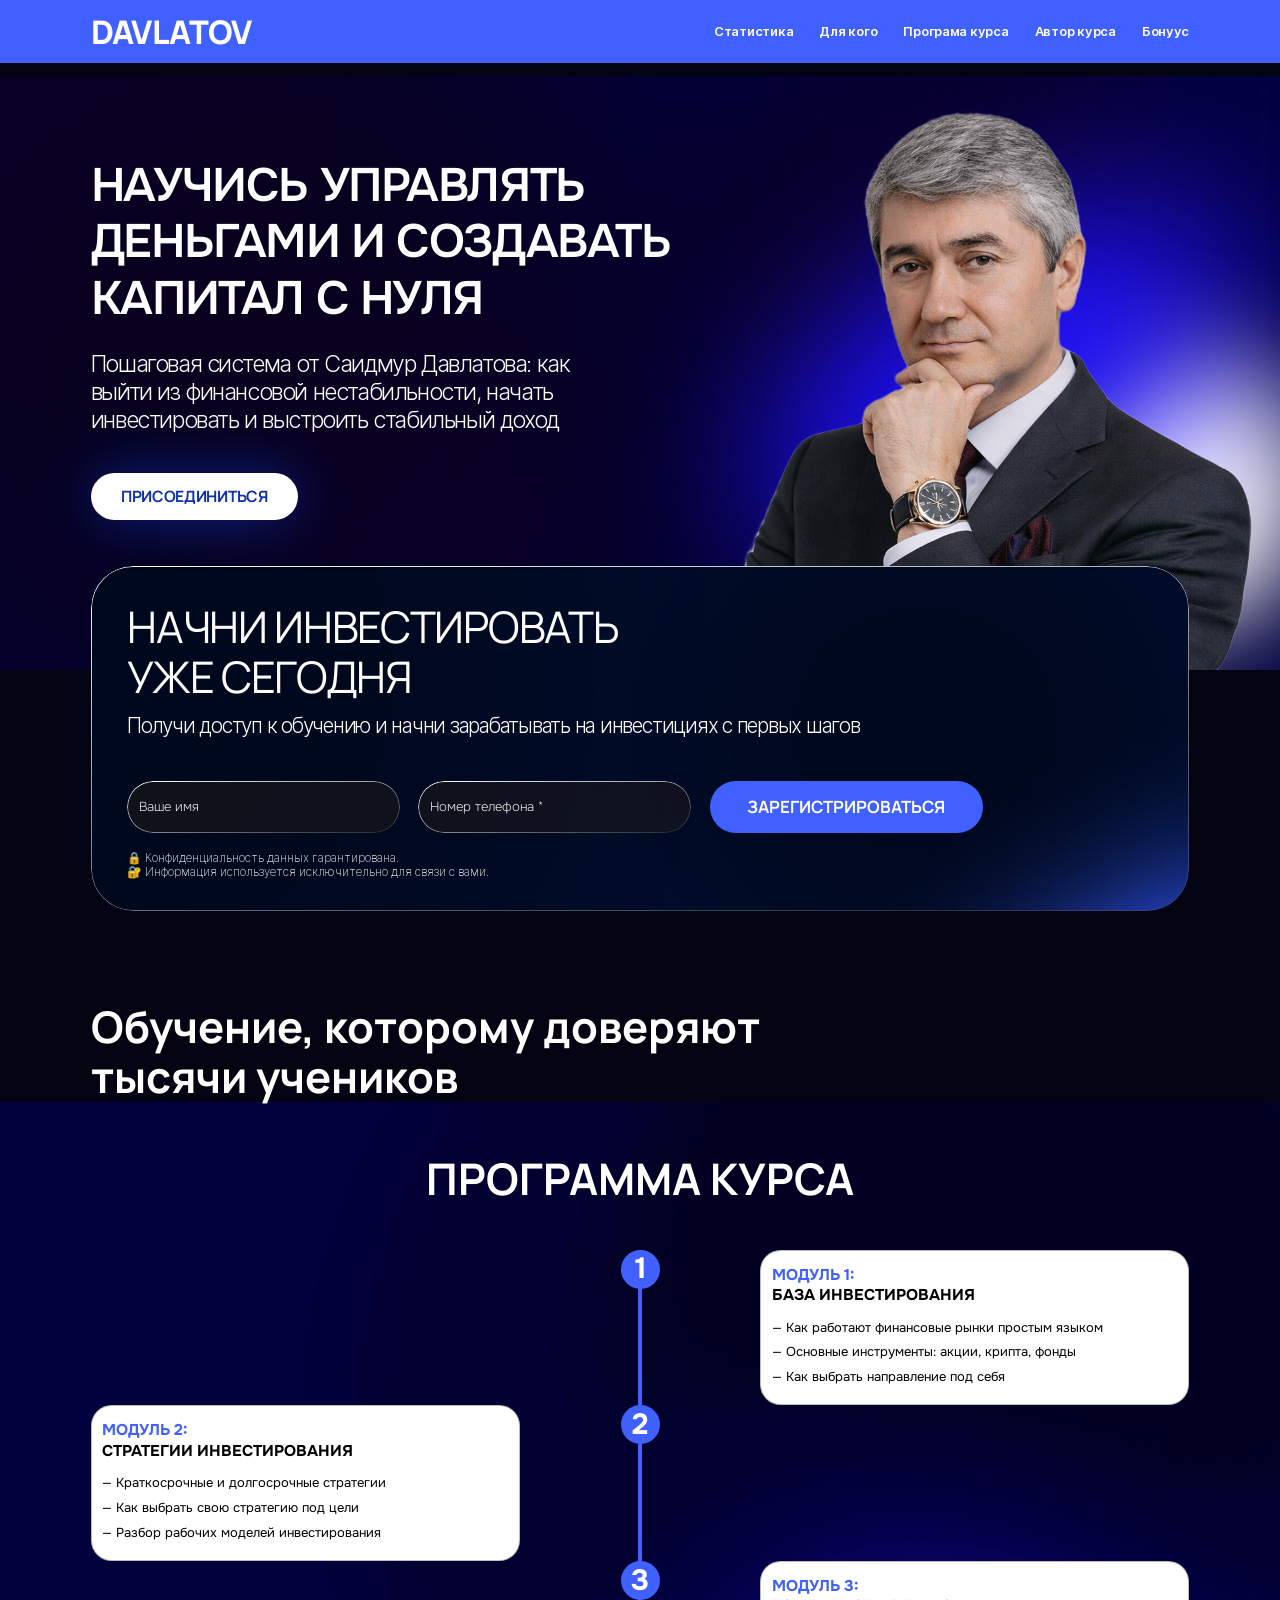
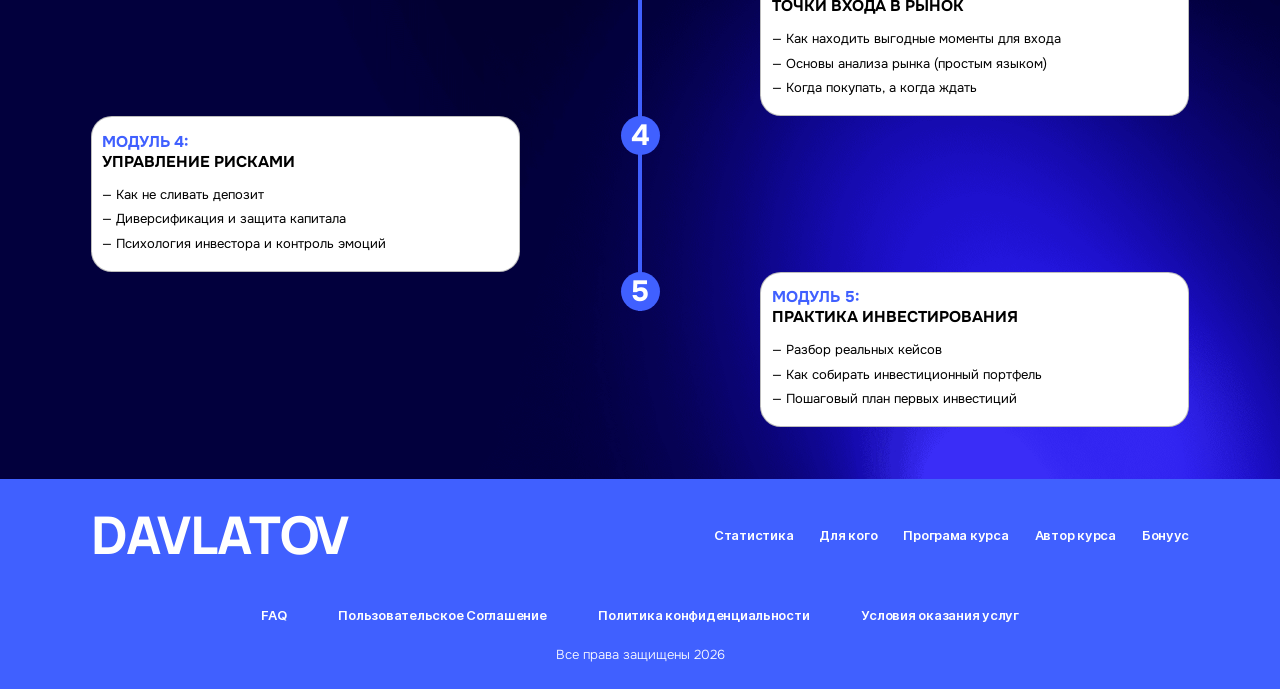
==== commit 13989224: "footer the end" ====
--- a/index.html
+++ b/index.html
@@ -228,7 +228,67 @@
 
         <!-- footer -->
         <footer class="footer">
-            <div class="container"></div>
+            <div class="container">
+                <div class="footer_top">
+                    <a href="/" class="logo">
+                        DAVLATOV
+                    </a>
+                    <ul class="footer_link">
+                        <li>
+                            <a href="#">
+                                Статистика
+                            </a>
+                        </li>
+                        <li>
+                            <a href="#">
+                                Для кого
+                            </a>
+                        </li>
+                        <li>
+                            <a href="#">
+                                Програма курса
+                            </a>
+                        </li>
+                        <li>
+                            <a href="#">
+                                Автор курса
+                            </a>
+                        </li>
+                        <li>
+                            <a href="#">
+                                Бонуус
+                            </a>
+                        </li>
+                    </ul>
+                </div>
+                <div class="footer_bottom">
+                    <ul>
+                        <li>
+                            <a href="#">
+                                FAQ
+                            </a>
+                        </li>
+                        <li>
+                            <a href="#">
+                                Пользовательское Соглашение
+                            </a>
+                        </li>
+                        <li>
+                            <a href="#">
+                                Политика конфиденциальности
+                            </a>
+                        </li>
+                        <li>
+                            <a href="#">
+                                Условия оказания услуг
+                            </a>
+                        </li>
+                    </ul>
+                    <span>
+                        Все права защищены 2026
+                    </span>
+                </div>
+            </div>
         </footer>
         <!-- footer -->
     </div>
--- a/assets/scss/style.css
+++ b/assets/scss/style.css
@@ -1080,4 +1080,123 @@
   .contact-form li {
     font-size: 14rem;
   }
+}
+
+.footer {
+  background: #4060FF;
+  padding: 40rem 0;
+}
+.footer_top {
+  margin-bottom: 60rem;
+  display: flex;
+  align-items: center;
+  justify-content: space-between;
+}
+@media (max-width: 850px) {
+  .footer_top {
+    flex-direction: column;
+    gap: 24rem;
+    margin-bottom: 0;
+  }
+}
+.footer .logo {
+  font-family: "Manrope", sans-serif;
+  font-weight: 800;
+  font-size: 80rem;
+  letter-spacing: -0.02em;
+  color: #FFFFFF;
+}
+@media (max-width: 850px) {
+  .footer .logo {
+    font-size: 32rem;
+  }
+}
+.footer_link {
+  display: flex;
+  align-items: center;
+  gap: 40rem;
+}
+@media (max-width: 850px) {
+  .footer_link {
+    flex-direction: column;
+    gap: 16rem;
+  }
+}
+.footer_link a {
+  position: relative;
+  font-family: "Inter", sans-serif;
+  font-weight: 600;
+  font-size: 20rem;
+  line-height: 175%;
+  letter-spacing: -0.02em;
+  color: #FFFFFF;
+  transition: color 0.3s ease;
+}
+.footer_link a::after {
+  content: "";
+  position: absolute;
+  bottom: -5px;
+  left: 0;
+  width: 0;
+  height: 2px;
+  background: #FFFFFF;
+  transition: width 0.3s ease;
+}
+.footer_link a:hover, .footer_link a:focus-visible {
+  color: #FFFFFF;
+}
+.footer_link a:hover::after, .footer_link a:focus-visible::after {
+  width: 100%;
+}
+.footer_bottom ul {
+  display: flex;
+  align-items: center;
+  justify-content: center;
+  gap: 80rem;
+  margin-bottom: 32rem;
+}
+@media (max-width: 850px) {
+  .footer_bottom ul {
+    flex-direction: column;
+    gap: 16rem;
+    margin-bottom: 24rem;
+  }
+}
+.footer_bottom ul a {
+  position: relative;
+  font-family: "Inter", sans-serif;
+  font-weight: 600;
+  font-size: 20rem;
+  line-height: 175%;
+  letter-spacing: -0.02em;
+  color: #FFFFFF;
+  transition: color 0.3s ease;
+}
+.footer_bottom ul a::after {
+  content: "";
+  position: absolute;
+  bottom: -5px;
+  left: 0;
+  width: 0;
+  height: 2px;
+  background: #FFFFFF;
+  transition: width 0.3s ease;
+}
+.footer_bottom ul a:hover, .footer_bottom ul a:focus-visible {
+  color: #FFFFFF;
+}
+.footer_bottom ul a:hover::after, .footer_bottom ul a:focus-visible::after {
+  width: 100%;
+}
+.footer_bottom span {
+  font-weight: 300;
+  font-size: 20rem;
+  text-align: center;
+  color: #FFFFFF;
+  display: block;
+}
+@media (max-width: 850px) {
+  .footer_bottom span {
+    font-size: 16rem;
+  }
 }/*# sourceMappingURL=style.css.map */
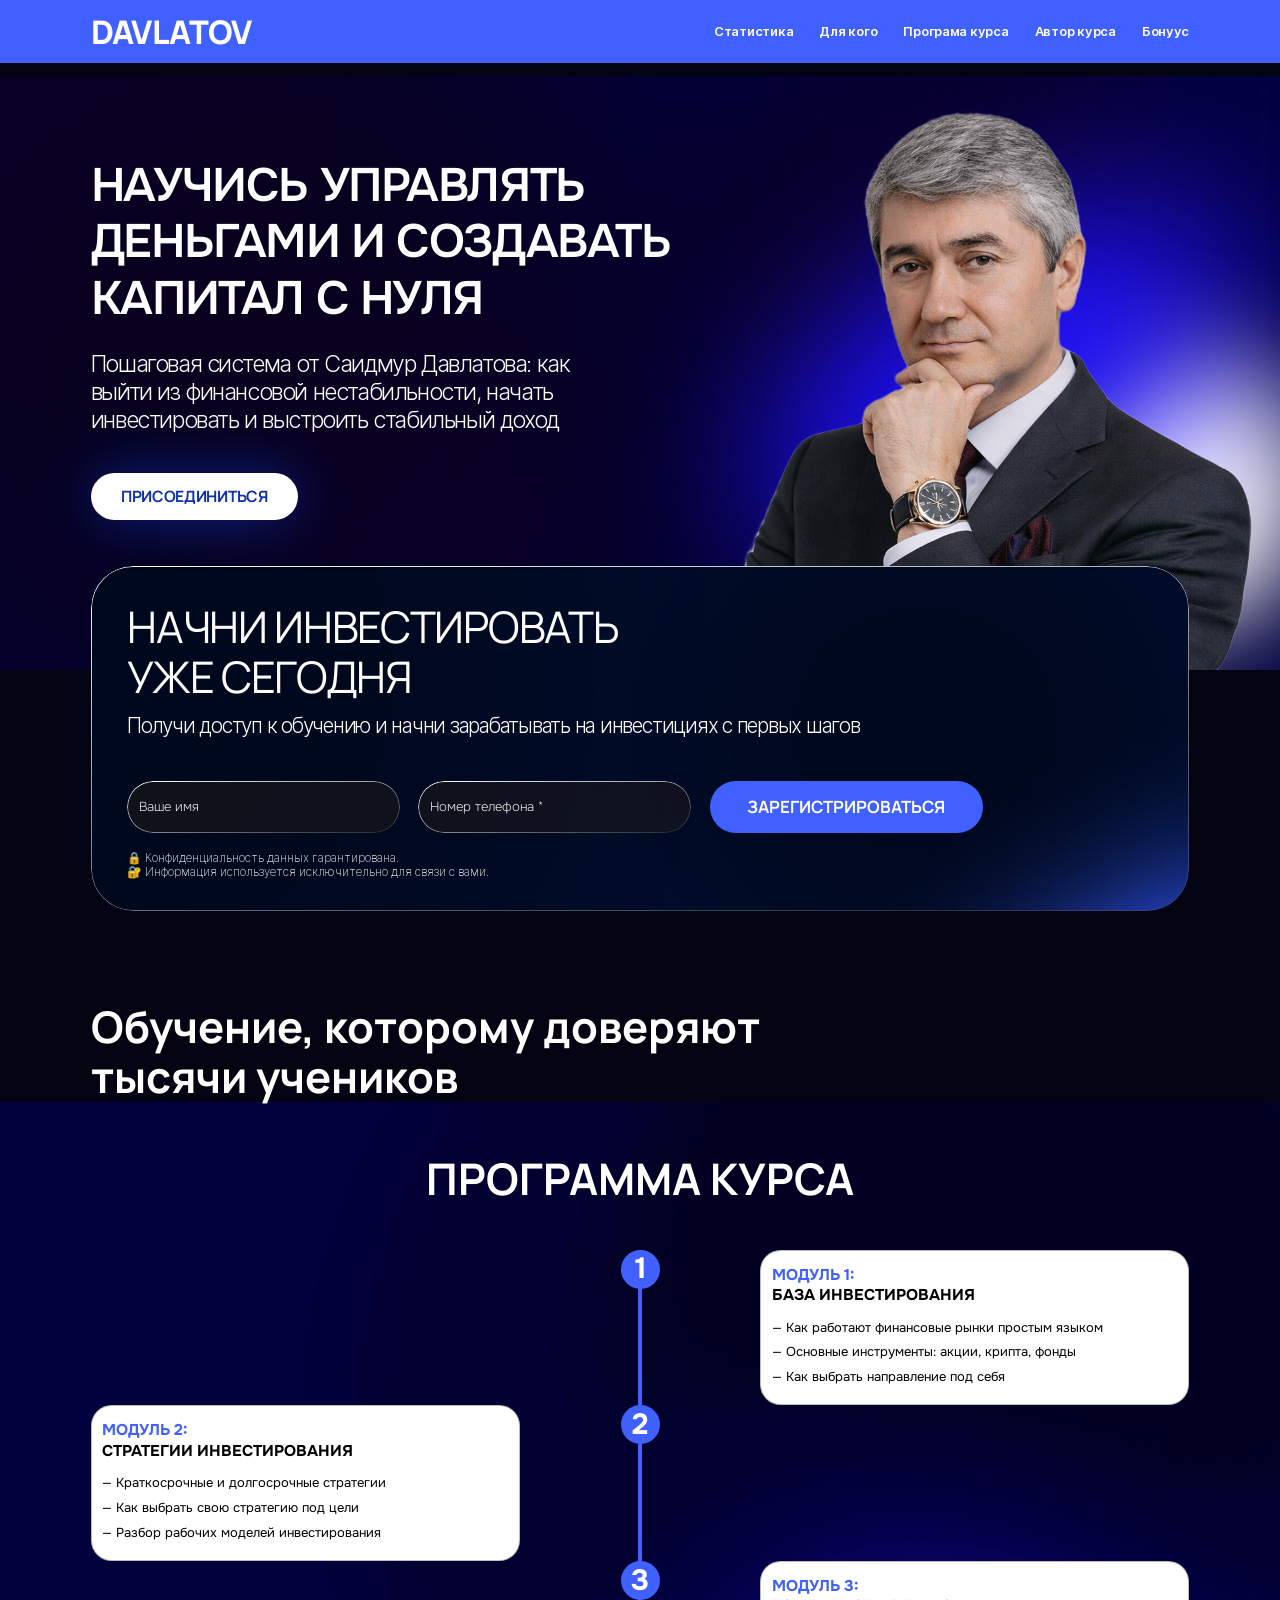
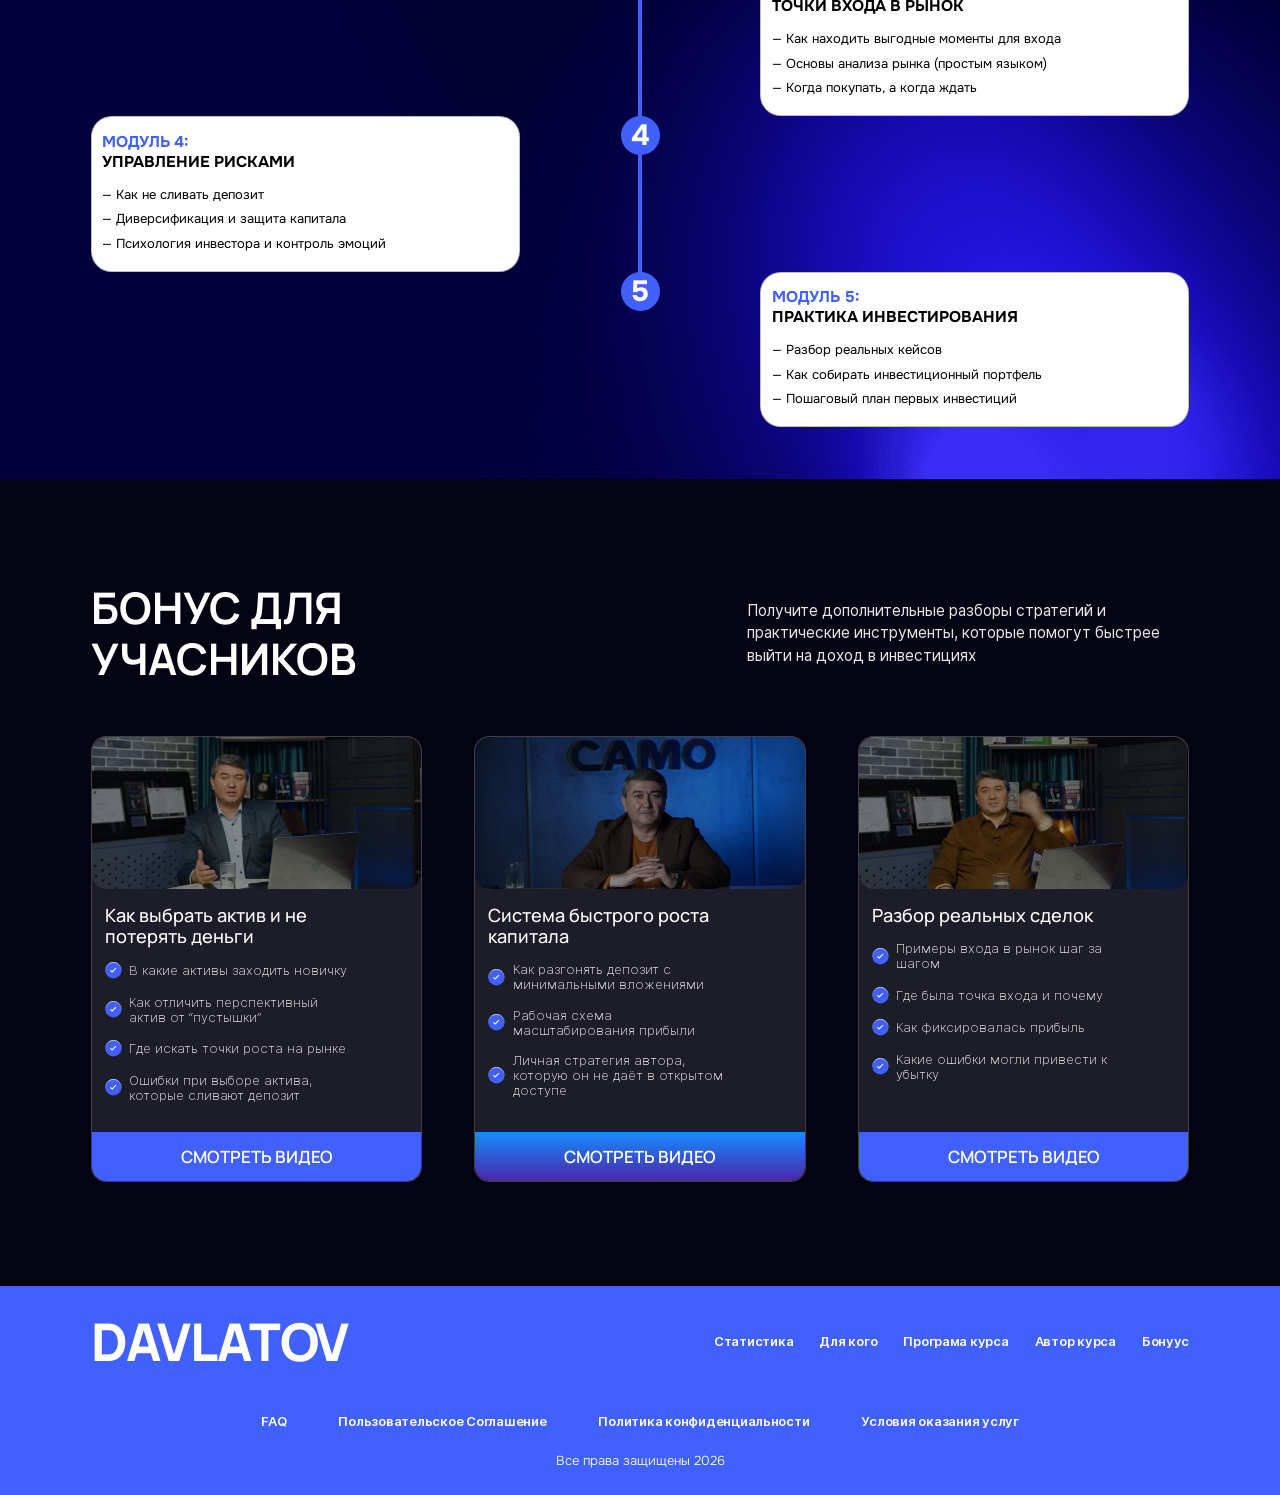
==== commit 894e2763: "cards section the end" ====
--- a/index.html
+++ b/index.html
@@ -223,11 +223,140 @@
             </section>
             <!-- structure -->
 
+            <!-- cards -->
+            <section class="cards section-top">
+                <div class="container">
+                    <div class="cards_head">
+                        <h2 class="sec-title">
+                            БОНУС ДЛЯ УЧАСНИКОВ
+                        </h2>
+                        <p>
+                            Получите дополнительные разборы стратегий и практические инструменты, которые помогут быстрее выйти на доход в
+                            инвестициях
+                        </p>
+                    </div>
+                    <div class="cards_in">
+                        <div class="card">
+                            <div class="card_img">
+                                <img src="./assets/images/card1.png" alt="">
+                            </div>
+                            <div class="card_text">
+                                <h3>
+                                    Как выбрать актив и не потерять деньги
+                                </h3>
+                                <ul>
+                                    <li>
+                                        <img src="./assets/images/card_icon.svg" alt="">
+                                        <span>
+                                            В какие активы заходить новичку
+                                        </span>
+                                    </li>
+                                    <li>
+                                        <img src="./assets/images/card_icon.svg" alt="">
+                                        <span>
+                                            Как отличить перспективный актив от “пустышки”
+                                        </span>
+                                    </li>
+                                    <li>
+                                        <img src="./assets/images/card_icon.svg" alt="">
+                                        <span>
+                                            Где искать точки роста на рынке
+                                        </span>
+                                    </li>
+                                    <li>
+                                        <img src="./assets/images/card_icon.svg" alt="">
+                                        <span>
+                                            Ошибки при выборе актива, которые сливают депозит
+                                        </span>
+                                    </li>
+                                </ul>
+                            </div>
+                            <button class="card_btn btn-blue">
+                                Смотреть видео
+                            </button>
+                        </div>
+                        <div class="card center_card">
+                            <div class="card_img">
+                                <img src="./assets/images/card2.png" alt="">
+                            </div>
+                            <div class="card_text">
+                                <h3>
+                                    Система быстрого роста капитала
+                                </h3>
+                                <ul>
+                                    <li>
+                                        <img src="./assets/images/card_icon.svg" alt="">
+                                        <span>
+                                            Как разгонять депозит с минимальными вложениями
+                                        </span>
+                                    </li>
+                                    <li>
+                                        <img src="./assets/images/card_icon.svg" alt="">
+                                        <span>
+                                            Рабочая схема масштабирования прибыли
+                                        </span>
+                                    </li>
+                                    <li>
+                                        <img src="./assets/images/card_icon.svg" alt="">
+                                        <span>
+                                            Личная стратегия автора, которую он не даёт в открытом доступе
+                                        </span>
+                                    </li>
+                                </ul>
+                            </div>
+                            <button class="card_btn btn-blue">
+                                Смотреть видео
+                            </button>
+                        </div>
+                        <div class="card">
+                            <div class="card_img">
+                                <img src="./assets/images/card3.png" alt="">
+                            </div>
+                            <div class="card_text">
+                                <h3>
+                                    Разбор реальных сделок
+                                </h3>
+                                <ul>
+                                    <li>
+                                        <img src="./assets/images/card_icon.svg" alt="">
+                                        <span>
+                                            Примеры входа в рынок шаг за шагом
+                                        </span>
+                                    </li>
+                                    <li>
+                                        <img src="./assets/images/card_icon.svg" alt="">
+                                        <span>
+                                            Где была точка входа и почему
+                                        </span>
+                                    </li>
+                                    <li>
+                                        <img src="./assets/images/card_icon.svg" alt="">
+                                        <span>
+                                            Как фиксировалась прибыль
+                                        </span>
+                                    </li>
+                                    <li>
+                                        <img src="./assets/images/card_icon.svg" alt="">
+                                        <span>
+                                            Какие ошибки могли привести к убытку
+                                        </span>
+                                    </li>
+                                </ul>
+                            </div>
+                            <button class="card_btn btn-blue">
+                                Смотреть видео
+                            </button>
+                        </div>
+                    </div>
+                </div>
+            </section>
+            <!-- cards -->
+
         </main>
         <!-- main -->
 
         <!-- footer -->
-        <footer class="footer">
+        <footer class="footer section-top">
             <div class="container">
                 <div class="footer_top">
                     <a href="/" class="logo">
--- a/assets/scss/style.css
+++ b/assets/scss/style.css
@@ -441,7 +441,12 @@
 }
 
 .section-top {
-  margin-top: 160px;
+  margin-top: 160rem;
+}
+@media (max-width: 850px) {
+  .section-top {
+    margin-top: 80rem;
+  }
 }
 
 .btn-white {
@@ -1082,6 +1087,174 @@
   }
 }
 
+.cards_head {
+  display: flex;
+  align-items: center;
+  justify-content: space-between;
+  margin-bottom: 80rem;
+}
+@media (max-width: 850px) {
+  .cards_head {
+    flex-direction: column;
+    align-items: start;
+    gap: 16rem;
+    margin-bottom: 24rem;
+  }
+}
+.cards_head .sec-title {
+  max-width: 514rem;
+}
+.cards_head p {
+  font-family: "Inter", sans-serif;
+  font-weight: 400;
+  font-size: 24rem;
+  line-height: 142%;
+  color: #FFFFFF;
+  opacity: 0.9;
+  max-width: 680rem;
+}
+@media (max-width: 850px) {
+  .cards_head p {
+    font-size: 16rem;
+  }
+}
+.cards_in {
+  display: grid;
+  grid-template-columns: repeat(3, 1fr);
+  gap: 80rem;
+}
+@media (max-width: 850px) {
+  .cards_in {
+    grid-template-columns: repeat(1, 1fr);
+    gap: 24rem;
+  }
+}
+.cards .card {
+  border-radius: 24rem;
+  border: 1rem solid rgba(255, 255, 255, 0.1490196078);
+  background: #1D1C29;
+  overflow: hidden;
+  position: relative;
+}
+@media (max-width: 850px) {
+  .cards .card {
+    border-radius: 16rem;
+  }
+}
+.cards .card.center_card .card_btn {
+  backdrop-filter: blur(66.3157424927px);
+  background: linear-gradient(180deg, #188cff 0%, #4a25a9 100%);
+}
+.cards .card_img {
+  position: relative;
+  border-radius: 24rem;
+  overflow: hidden;
+  height: 235rem;
+}
+@media (max-width: 850px) {
+  .cards .card_img {
+    border-radius: 16rem;
+  }
+}
+@media (max-width: 480px) {
+  .cards .card_img {
+    height: 180rem;
+  }
+}
+.cards .card_img img {
+  width: 100%;
+  height: 100%;
+  -o-object-fit: cover;
+     object-fit: cover;
+}
+.cards .card_img::before {
+  content: "";
+  position: absolute;
+  left: 0;
+  top: 0;
+  width: 100%;
+  height: 100%;
+  background: rgba(0, 0, 0, 0.36);
+}
+.cards .card_text {
+  padding: 24rem 20rem 0 20rem;
+  max-width: 420rem;
+}
+@media (max-width: 850px) {
+  .cards .card_text {
+    padding: 16rem;
+  }
+}
+.cards .card h3 {
+  font-family: "Manrope", sans-serif;
+  font-weight: 500;
+  font-size: 28rem;
+  color: #FFFFFF;
+  margin-bottom: 24rem;
+}
+@media (max-width: 850px) {
+  .cards .card h3 {
+    font-size: 20rem;
+  }
+}
+.cards .card ul {
+  padding-bottom: 120rem;
+  display: flex;
+  flex-direction: column;
+  gap: 24rem;
+}
+@media (max-width: 850px) {
+  .cards .card ul {
+    padding-bottom: 60rem;
+  }
+}
+.cards .card ul li {
+  display: flex;
+  align-items: center;
+  gap: 12rem;
+}
+.cards .card ul span {
+  font-family: "Inter", sans-serif;
+  font-weight: 200;
+  font-size: 20rem;
+  color: #FFFFFF;
+}
+@media (max-width: 850px) {
+  .cards .card ul span {
+    font-size: 16rem;
+  }
+}
+.cards .card ul img {
+  width: 26rem;
+  height: 26rem;
+  display: flex;
+  flex-shrink: 0;
+}
+@media (max-width: 850px) {
+  .cards .card ul img {
+    width: 20rem;
+    height: 20rem;
+  }
+}
+.cards .card_btn {
+  position: absolute;
+  left: 0;
+  bottom: 0;
+  height: 75rem;
+  width: 100%;
+  border-radius: 0;
+  font-weight: 600;
+  font-size: 26rem;
+  line-height: 128%;
+  text-transform: uppercase;
+}
+@media (max-width: 850px) {
+  .cards .card_btn {
+    font-size: 16rem;
+    height: 50rem;
+  }
+}
+
 .footer {
   background: #4060FF;
   padding: 40rem 0;
@@ -1107,6 +1280,11 @@
   color: #FFFFFF;
 }
 @media (max-width: 850px) {
+  .footer .logo {
+    font-size: 42rem;
+  }
+}
+@media (max-width: 480px) {
   .footer .logo {
     font-size: 32rem;
   }
@@ -1154,6 +1332,7 @@
   justify-content: center;
   gap: 80rem;
   margin-bottom: 32rem;
+  text-align: center;
 }
 @media (max-width: 850px) {
   .footer_bottom ul {
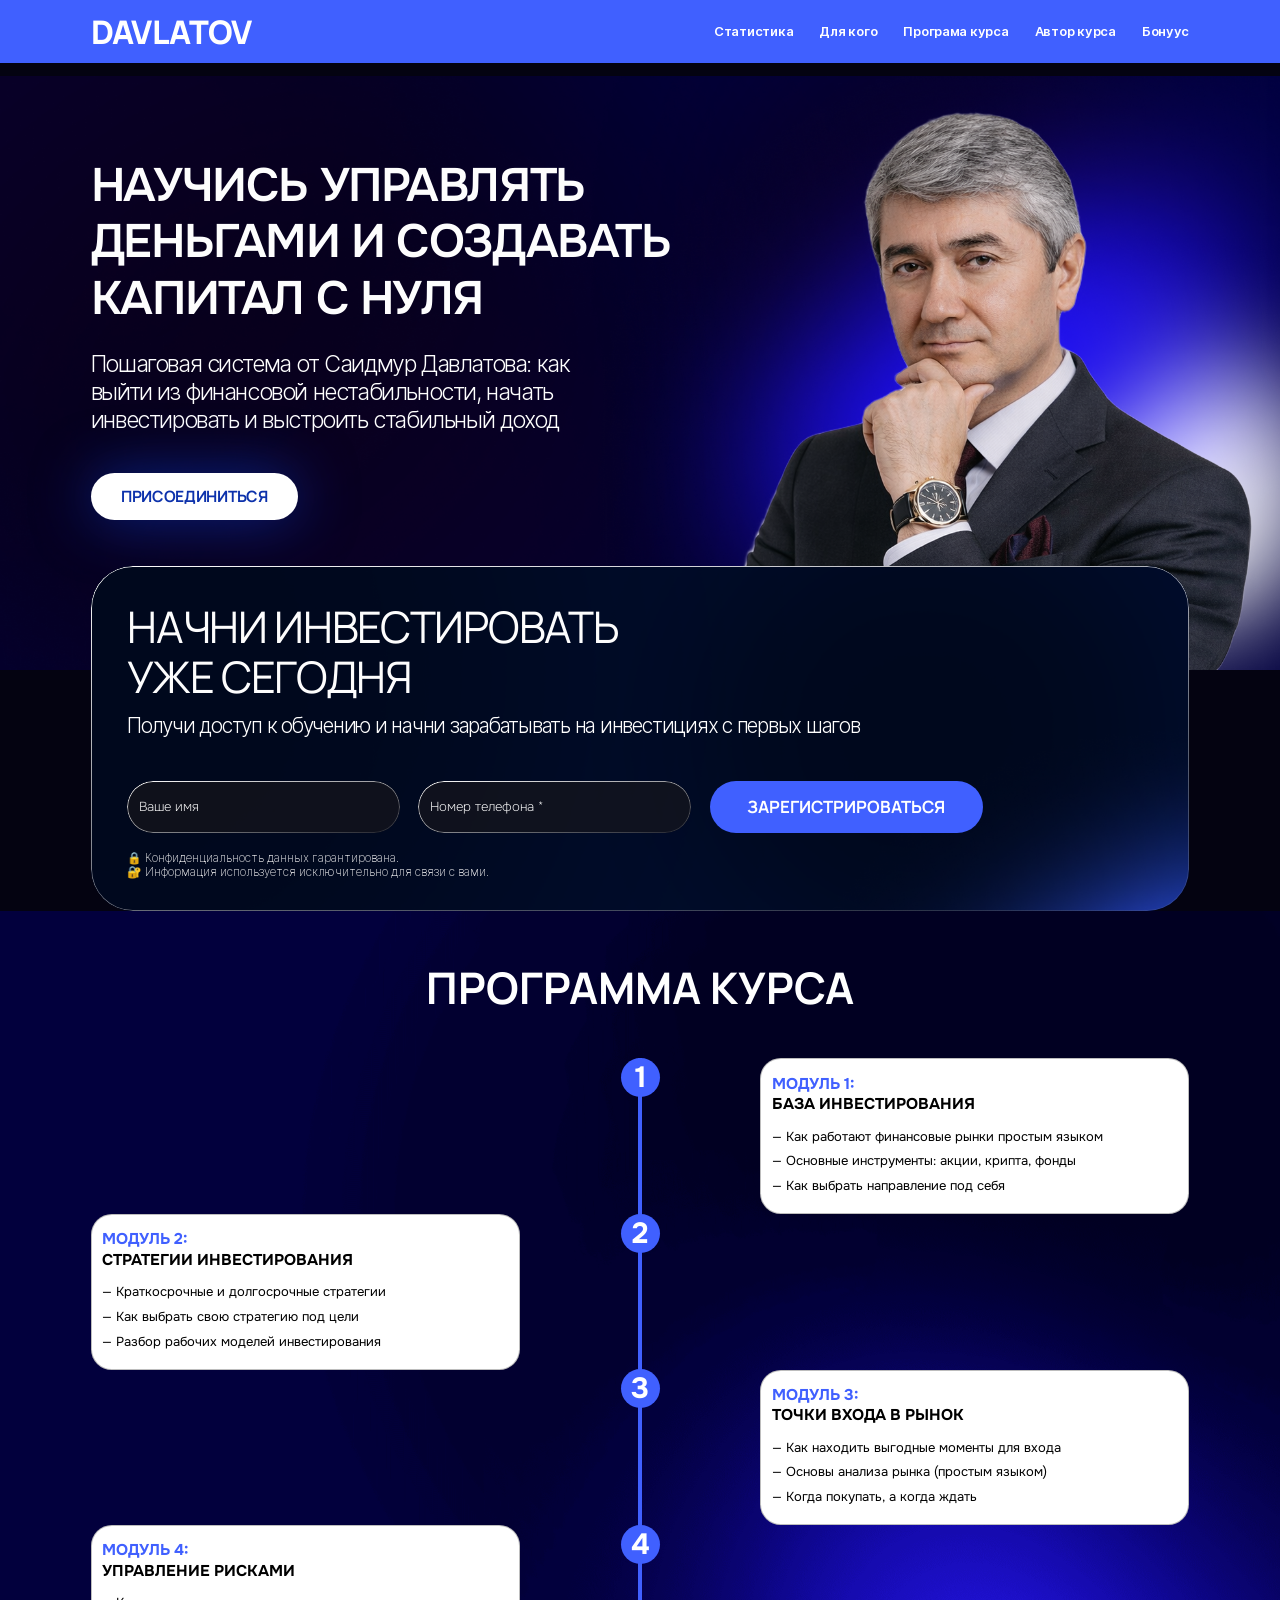
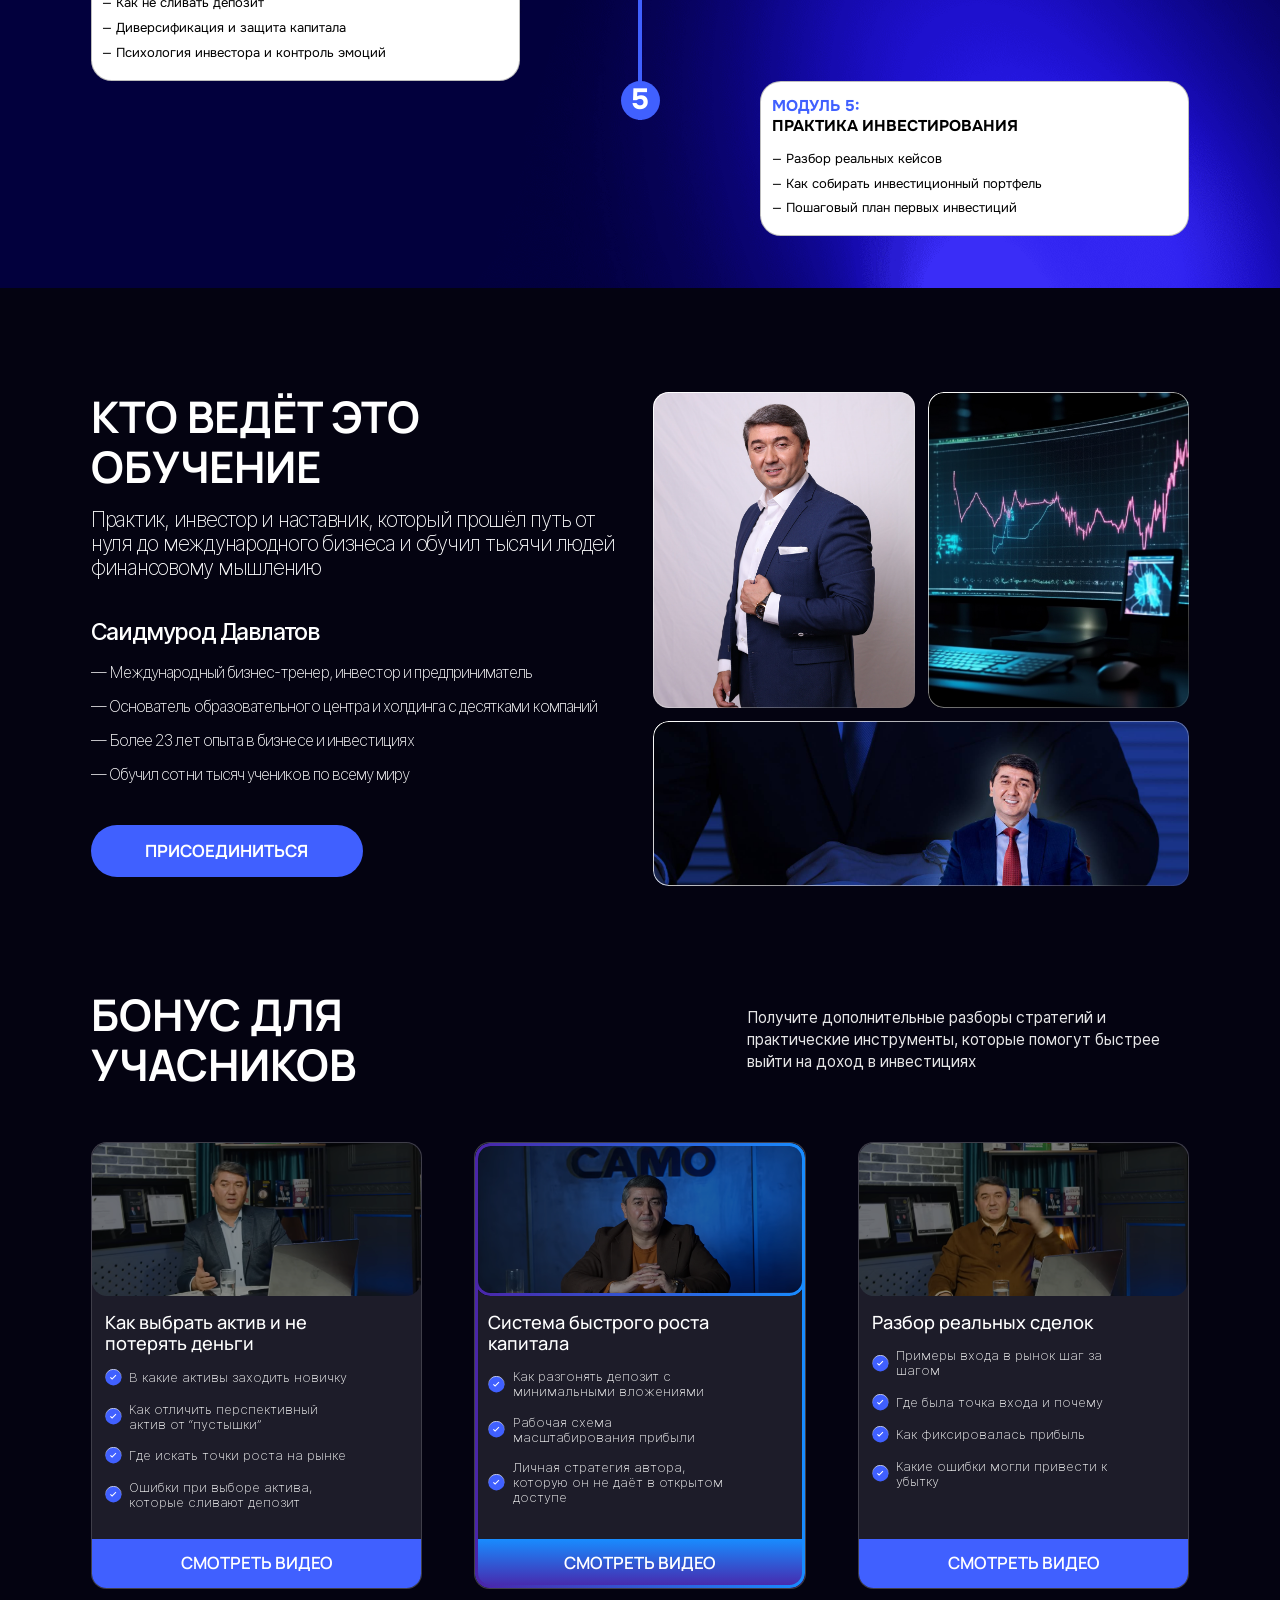
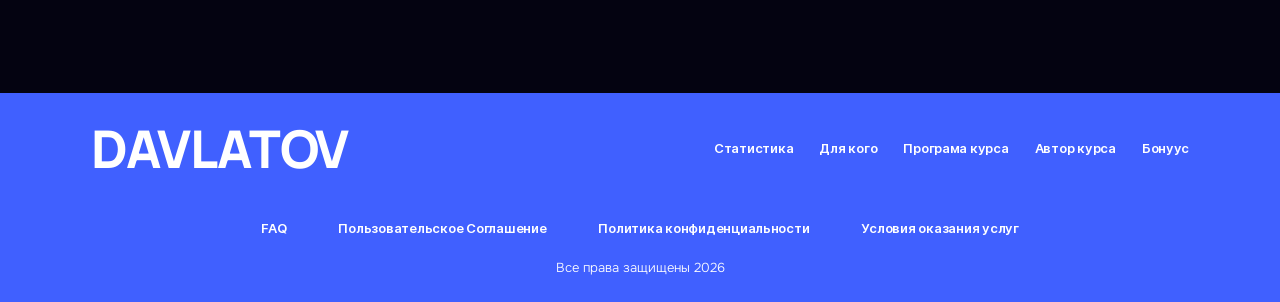
==== commit 5901c510: "training section the end" ====
--- a/index.html
+++ b/index.html
@@ -101,14 +101,6 @@
             </section>
             <!-- Home end -->
 
-            <!-- Treaning -->
-            <section class="treaning">
-                <div class="container treaning-container">
-                    <h2 class="sec-title">Обучение, которому доверяют тысячи учеников</h2>
-                </div>
-            </section>
-            <!-- Treaning end -->
-
             <!-- structure -->
             <section class="structure">
                 <div class="container">
@@ -223,6 +215,53 @@
             </section>
             <!-- structure -->
 
+            <!-- training -->
+            <section class="training section-top">
+                <div class="container">
+                    <div class="training_text">
+                        <h2 class="sec-title">
+                            Кто ведёт это обучение
+                        </h2>
+                        <p>
+                            Практик, инвестор и наставник, который прошёл путь от нуля до международного бизнеса и обучил тысячи людей финансовому
+                            мышлению
+                        </p>
+                        <h3>
+                            Саидмурод Давлатов
+                        </h3>
+                        <ul>
+                            <li>
+                                — Международный бизнес-тренер, инвестор и предприниматель
+                            </li>
+                            <li>
+                                — Основатель образовательного центра и холдинга с десятками компаний
+                            </li>
+                            <li>
+                                — Более 23 лет опыта в бизнесе и инвестициях
+                            </li>
+                            <li>
+                                — Обучил сотни тысяч учеников по всему миру
+                            </li>
+                        </ul>
+                        <button class="btn-blue">
+                            ПРИСОЕДИНИТЬСЯ
+                        </button>
+                    </div>
+                    <div class="training_imgs">
+                        <div class="training_img">
+                            <img src="./assets/images/training1.jpg" alt="">
+                        </div>
+                        <div class="training_img">
+                            <img src="./assets/images/training2.jpg" alt="">
+                        </div>
+                        <div class="training_img">
+                            <img src="./assets/images/training3.jpg" alt="">
+                        </div>
+                    </div>
+                </div>
+            </section>
+            <!-- training -->
+
             <!-- cards -->
             <section class="cards section-top">
                 <div class="container">
--- a/assets/scss/style.css
+++ b/assets/scss/style.css
@@ -445,7 +445,7 @@
 }
 @media (max-width: 850px) {
   .section-top {
-    margin-top: 80rem;
+    margin-top: 60rem;
   }
 }
 
@@ -839,13 +839,6 @@
   }
 }
 
-.treaning {
-  padding-top: 140rem;
-}
-.treaning h2 {
-  max-width: 1070rem;
-}
-
 .structure {
   padding: 80rem 0;
   background-image: url("../images/structure_bg.png");
@@ -1087,6 +1080,143 @@
   }
 }
 
+.training .container {
+  display: grid;
+  grid-template-columns: repeat(2, 1fr);
+  gap: 40rem;
+}
+@media (max-width: 850px) {
+  .training .container {
+    grid-template-columns: repeat(1, 1fr);
+    gap: 24rem;
+  }
+}
+.training_imgs {
+  display: grid;
+  grid-template-columns: repeat(2, 1fr);
+  gap: 20rem;
+}
+@media (max-width: 480px) {
+  .training_imgs {
+    grid-template-columns: repeat(1, 1fr);
+    gap: 16rem;
+  }
+}
+.training_img {
+  border-radius: 24rem;
+  overflow: hidden;
+  height: 485rem;
+  position: relative;
+}
+@media (max-width: 850px) {
+  .training_img {
+    border-radius: 16rem;
+    height: 370rem;
+  }
+}
+@media (max-width: 480px) {
+  .training_img {
+    height: 255rem;
+  }
+}
+.training_img::before {
+  content: "";
+  position: absolute;
+  inset: 0;
+  padding: 1rem;
+  border-radius: 24rem;
+  background: linear-gradient(138.86deg, #FFFFFF 0.53%, rgba(119, 119, 119, 0.2) 99.47%);
+  -webkit-mask: linear-gradient(#fff 0 0) content-box, linear-gradient(#fff 0 0);
+  -webkit-mask-composite: xor;
+  mask-composite: exclude;
+  pointer-events: none;
+}
+@media (max-width: 850px) {
+  .training_img::before {
+    border-radius: 16rem;
+  }
+}
+.training_img:last-child {
+  grid-column: span 2;
+  height: 255rem;
+}
+@media (max-width: 480px) {
+  .training_img:last-child {
+    grid-column: span 1;
+  }
+}
+.training_img:last-child img {
+  -o-object-position: top;
+     object-position: top;
+}
+.training_img img {
+  width: 100%;
+  height: 100%;
+  -o-object-fit: cover;
+     object-fit: cover;
+}
+@media (max-width: 480px) {
+  .training_img img {
+    -o-object-position: top;
+       object-position: top;
+  }
+}
+.training_text .sec-title {
+  text-transform: uppercase;
+  margin-bottom: 24rem;
+}
+.training_text p {
+  font-family: "Inter", sans-serif;
+  font-weight: 200;
+  font-size: 32rem;
+  letter-spacing: -0.06em;
+  color: #FFFFFF;
+}
+@media (max-width: 850px) {
+  .training_text p {
+    font-size: 16rem;
+  }
+}
+.training_text h3 {
+  font-family: "Inter", sans-serif;
+  font-weight: 500;
+  font-size: 36rem;
+  letter-spacing: -0.06em;
+  color: #FFFFFF;
+  margin: 60rem 0 24rem 0;
+}
+@media (max-width: 850px) {
+  .training_text h3 {
+    font-size: 24rem;
+    margin: 24rem 0;
+  }
+}
+.training_text ul {
+  display: flex;
+  flex-direction: column;
+  gap: 16rem;
+  margin-bottom: 60rem;
+}
+@media (max-width: 850px) {
+  .training_text ul {
+    margin-bottom: 24rem;
+  }
+}
+.training_text ul li {
+  font-family: "Inter", sans-serif;
+  font-weight: 200;
+  font-size: 24rem;
+  line-height: 150%;
+  letter-spacing: -0.06em;
+  color: #FFFFFF;
+}
+@media (max-width: 850px) {
+  .training_text ul li {
+    font-size: 16rem;
+    line-height: 120%;
+  }
+}
+
 .cards_head {
   display: flex;
   align-items: center;
@@ -1140,6 +1270,35 @@
   .cards .card {
     border-radius: 16rem;
   }
+}
+.cards .card.center_card {
+  position: relative;
+}
+.cards .card.center_card::before {
+  content: "";
+  position: absolute;
+  inset: 0;
+  padding: 3px;
+  z-index: 2;
+  border-radius: 24rem;
+  background: linear-gradient(90deg, #4A25A9 0%, #188CFF 100%);
+  -webkit-mask: linear-gradient(#fff 0 0) content-box, linear-gradient(#fff 0 0);
+  -webkit-mask-composite: xor;
+  mask-composite: exclude;
+  pointer-events: none;
+}
+.cards .card.center_card .card_img::after {
+  content: "";
+  position: absolute;
+  inset: 0;
+  padding: 3px;
+  z-index: 2;
+  border-radius: 24rem;
+  background: linear-gradient(90deg, #4A25A9 0%, #188CFF 100%);
+  -webkit-mask: linear-gradient(#fff 0 0) content-box, linear-gradient(#fff 0 0);
+  -webkit-mask-composite: xor;
+  mask-composite: exclude;
+  pointer-events: none;
 }
 .cards .card.center_card .card_btn {
   backdrop-filter: blur(66.3157424927px);
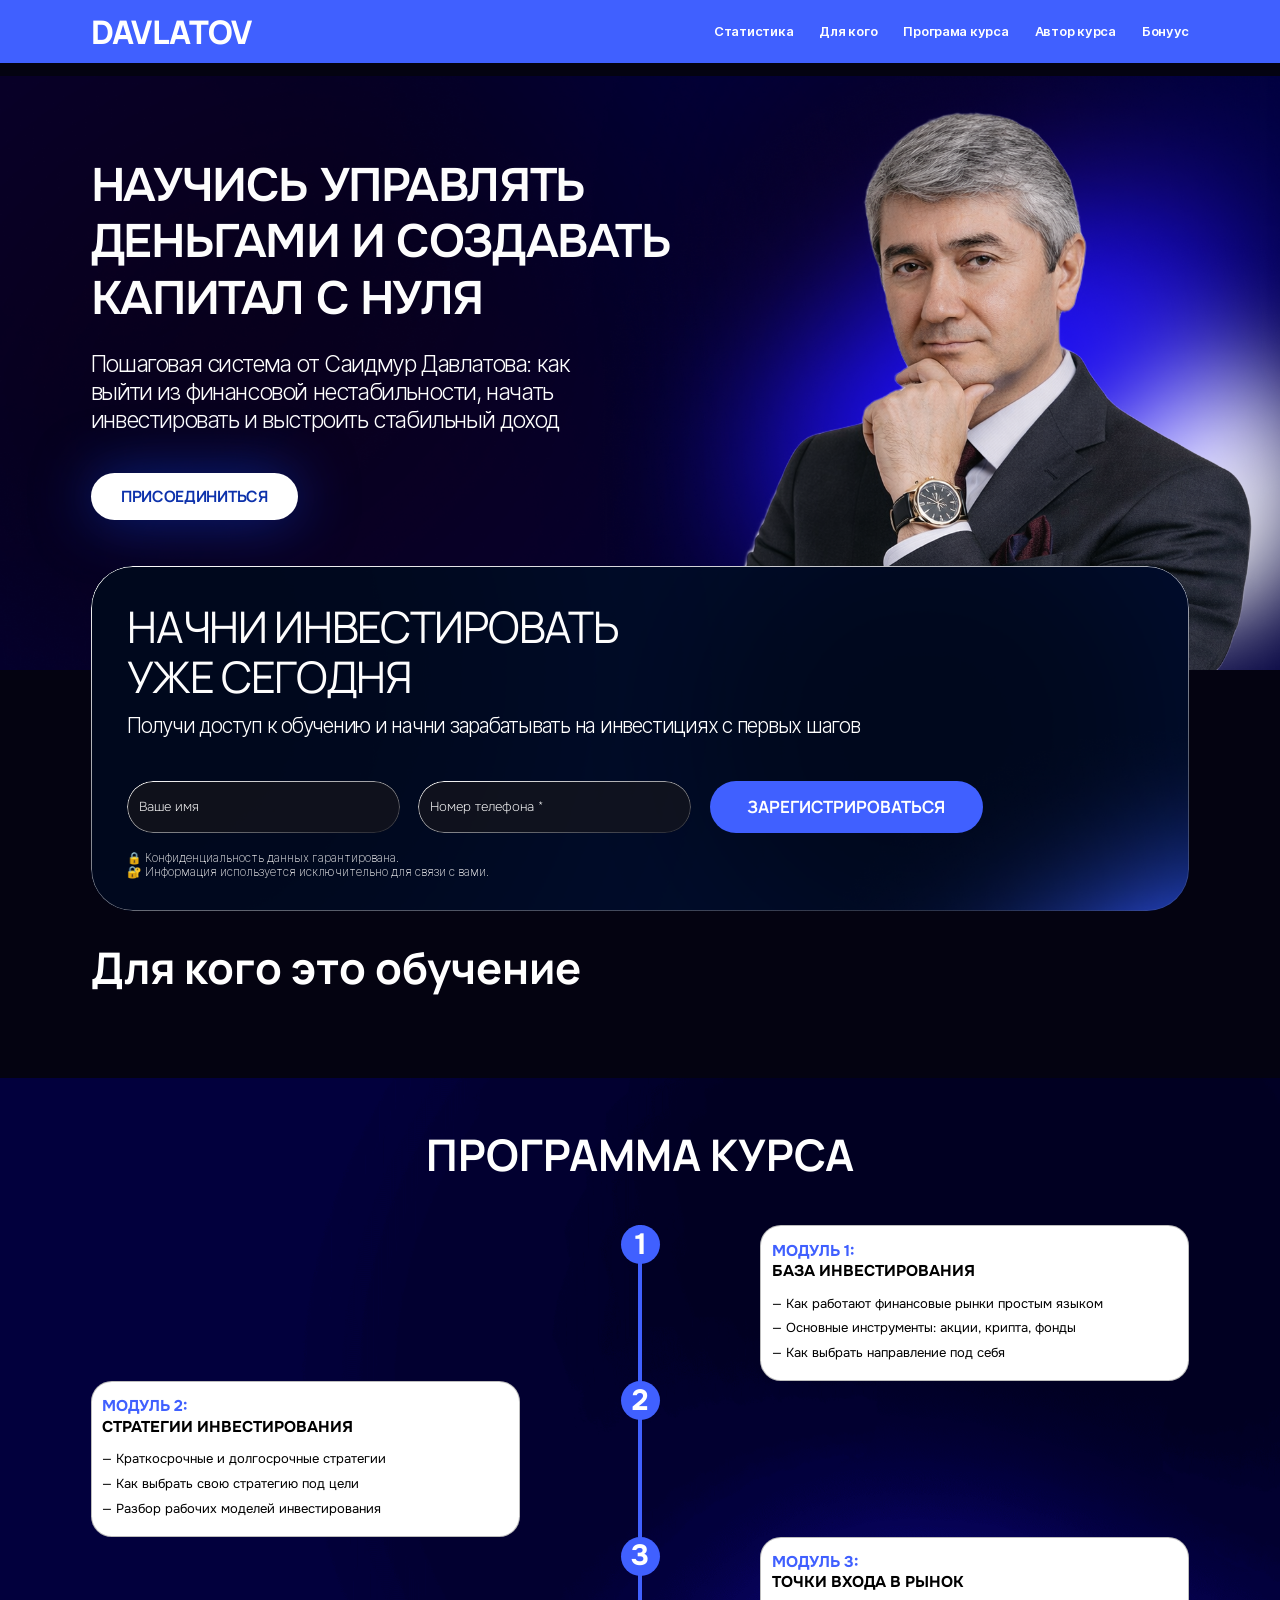
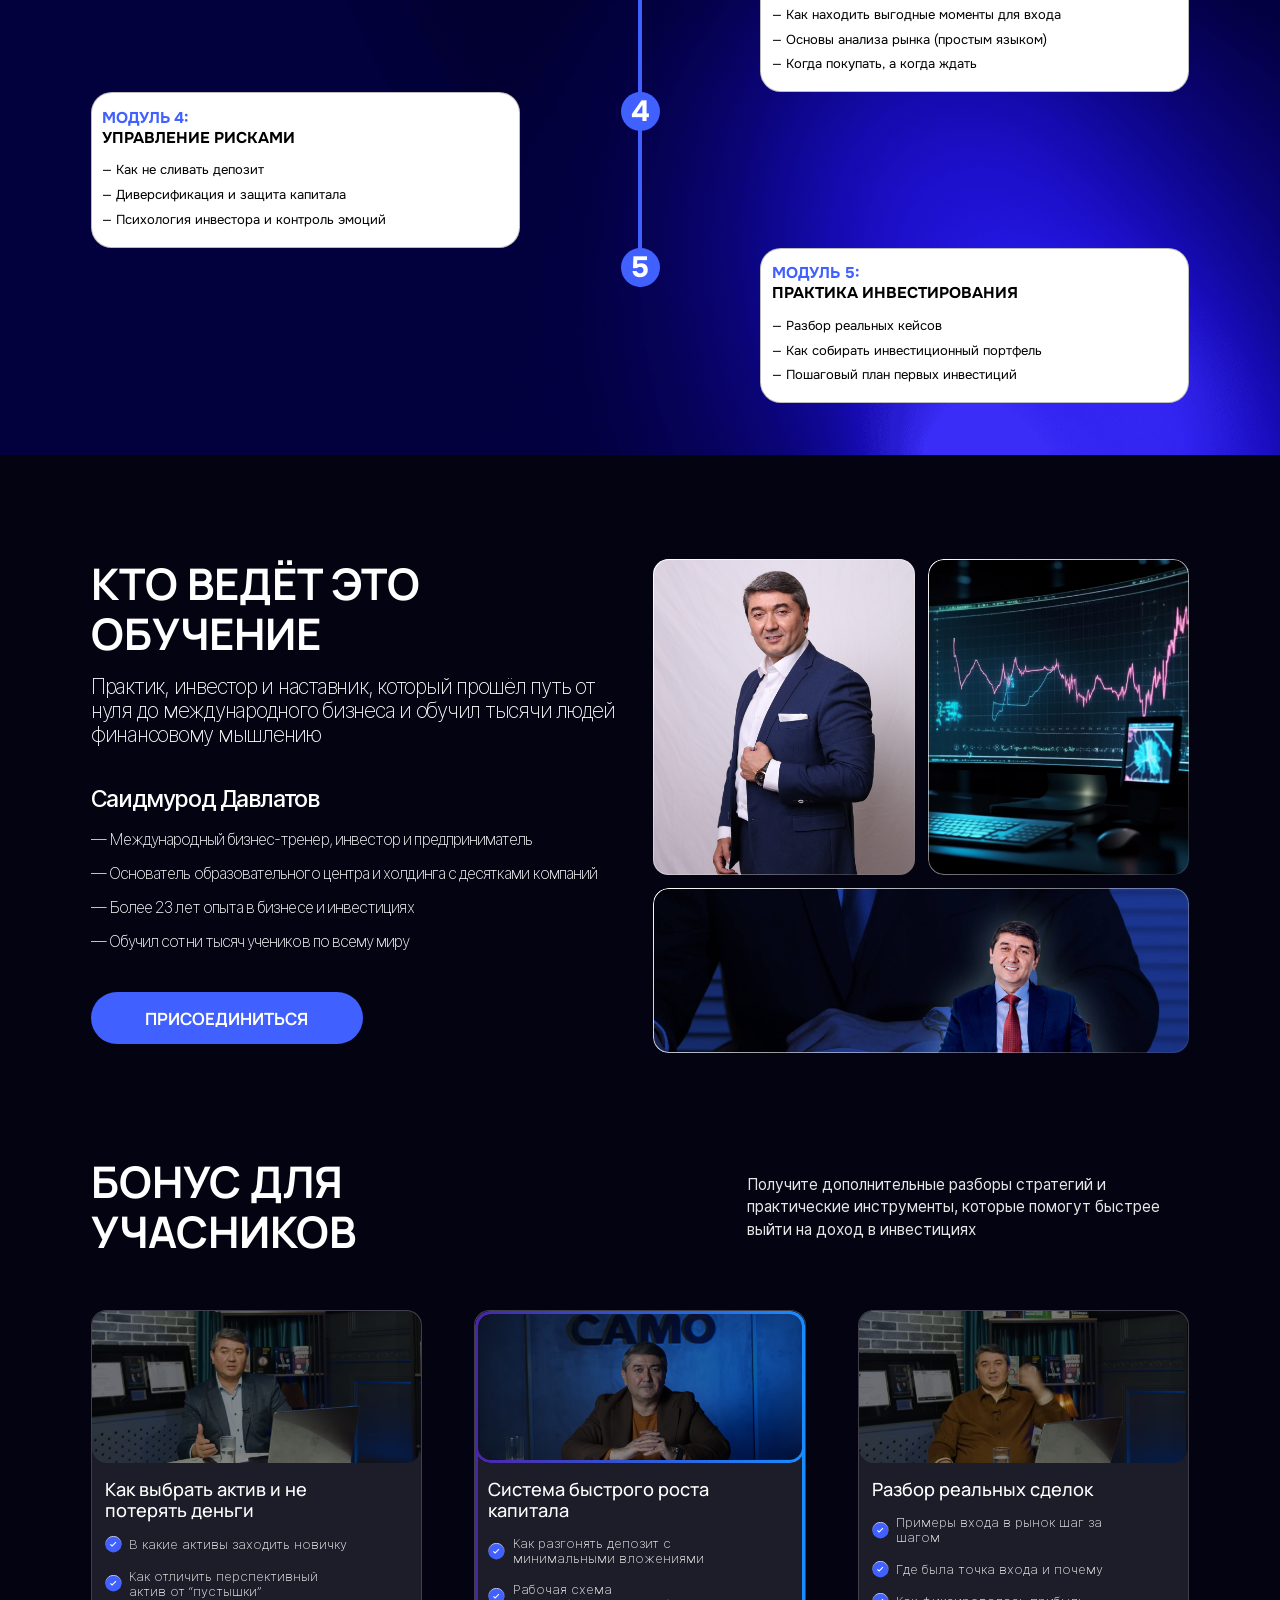
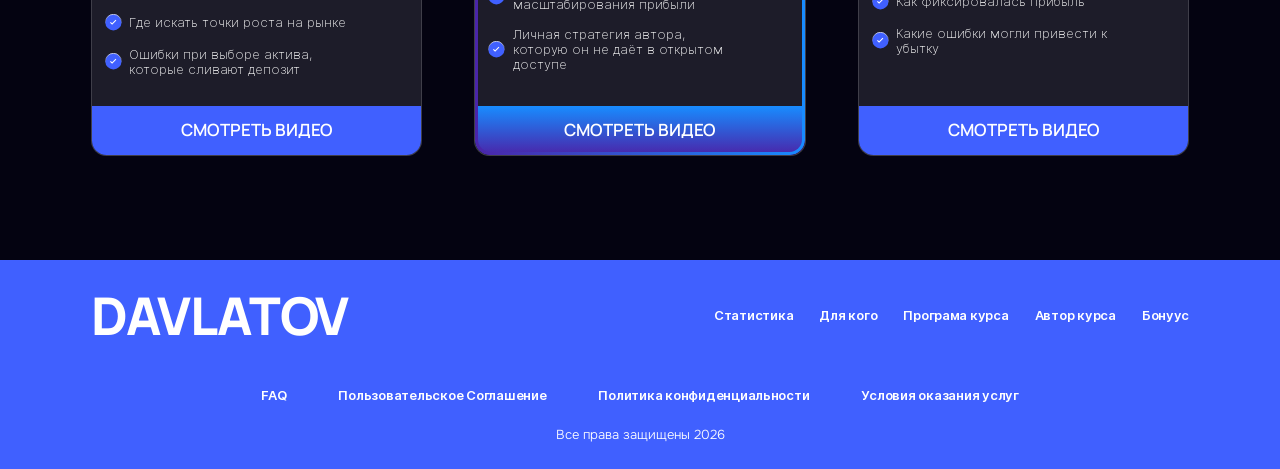
==== commit 59a740b9: "policy, terms-sevice, user-agreement page the end" ====
--- a/index.html
+++ b/index.html
@@ -101,6 +101,16 @@
             </section>
             <!-- Home end -->
 
+            <!-- about -->
+            <section class="about">
+                <div class="container">
+                    <h2 class="sec-title">
+                        Для кого это обучение
+                    </h2>
+                </div>
+            </section>
+            <!-- about -->
+
             <!-- structure -->
             <section class="structure">
                 <div class="container">
--- a/assets/scss/style.css
+++ b/assets/scss/style.css
@@ -489,9 +489,44 @@
   line-height: 77%;
   color: #fff;
   padding: 0 84rem;
+  transition: box-shadow 0.28s ease, transform 0.28s ease;
+}
+.btn-blue:hover, .btn-blue:focus-visible {
+  box-shadow: 0 14rem 30rem rgba(64, 96, 255, 0.35);
+  transform: translateY(-2rem);
 }
 @media (max-width: 850px) {
   .btn-blue {
+    padding: 0 30rem;
+    height: 40rem;
+    font-size: 16rem;
+  }
+}
+.btn-white {
+  width: auto;
+  height: 72rem;
+  display: inline-flex;
+  align-items: center;
+  justify-content: center;
+  text-align: center;
+  box-shadow: 0 0 90rem 0 rgba(14, 64, 227, 0.53);
+  background: #fff;
+  padding: 0 46.5rem;
+  border-radius: 72rem;
+  font-family: "Manrope", sans-serif;
+  font-weight: 700;
+  font-size: 24rem;
+  letter-spacing: -0.02em;
+  text-transform: uppercase;
+  color: #0c31ab;
+  transition: box-shadow 0.28s ease, transform 0.28s ease;
+}
+.btn-white:hover, .btn-white:focus-visible {
+  box-shadow: 0 14rem 30rem rgba(0, 0, 0, 0.16);
+  transform: translateY(-2rem);
+}
+@media (max-width: 850px) {
+  .btn-white {
     padding: 0 30rem;
     height: 40rem;
     font-size: 16rem;
@@ -634,31 +669,20 @@
     position: fixed;
     top: 60rem;
     height: 100%;
-    right: 0;
-    left: 0;
     background: rgba(64, 96, 255, 0.95);
     flex-direction: column;
     align-items: flex-start;
     gap: 16rem;
     padding: 20rem 16rem;
-    transform: translateX(-110%);
-    opacity: 0;
+    left: -100%;
     pointer-events: none;
-    transition: transform 0.35s ease, opacity 0.35s ease;
+    transition: 0.3s ease;
     z-index: 10;
-  }
-}
-.header_link li {
-  opacity: 1;
-  transform: translateX(0);
-}
-@media (max-width: 850px) {
-  .header_link li {
-    opacity: 0;
-    transform: translateX(-20px);
     width: 100%;
-    transition: transform 0.35s ease, opacity 0.35s ease;
-  }
+  }
+}
+.header_link.active {
+  left: 0;
 }
 .header_link a {
   position: relative;
@@ -707,31 +731,6 @@
     bottom: auto;
     transform: translateY(-50%) rotate(-45deg);
   }
-  .header.header--open .header_link {
-    transform: translateY(0);
-    opacity: 1;
-    pointer-events: auto;
-    visibility: visible;
-  }
-  .header.header--open .header_link li {
-    opacity: 1;
-    transform: translateX(0);
-  }
-  .header.header--open .header_link li:nth-child(1) {
-    transition-delay: 0.05s;
-  }
-  .header.header--open .header_link li:nth-child(2) {
-    transition-delay: 0.1s;
-  }
-  .header.header--open .header_link li:nth-child(3) {
-    transition-delay: 0.15s;
-  }
-  .header.header--open .header_link li:nth-child(4) {
-    transition-delay: 0.2s;
-  }
-  .header.header--open .header_link li:nth-child(5) {
-    transition-delay: 0.25s;
-  }
 }
 
 .home {
@@ -837,6 +836,13 @@
   .home .btn-white {
     margin-bottom: 100%;
   }
+}
+
+.about {
+  padding: 50rem 0;
+}
+.about .sec-title {
+  margin-bottom: 80rem;
 }
 
 .structure {
@@ -1287,6 +1293,11 @@
   mask-composite: exclude;
   pointer-events: none;
 }
+@media (max-width: 850px) {
+  .cards .card.center_card::before {
+    border-radius: 16rem;
+  }
+}
 .cards .card.center_card .card_img::after {
   content: "";
   position: absolute;
@@ -1300,6 +1311,11 @@
   mask-composite: exclude;
   pointer-events: none;
 }
+@media (max-width: 850px) {
+  .cards .card.center_card .card_img::after {
+    border-radius: 16rem;
+  }
+}
 .cards .card.center_card .card_btn {
   backdrop-filter: blur(66.3157424927px);
   background: linear-gradient(180deg, #188cff 0%, #4a25a9 100%);
@@ -1414,6 +1430,120 @@
   }
 }
 
+.policy {
+  margin-top: 120rem;
+}
+@media (max-width: 850px) {
+  .policy {
+    margin-top: 40rem;
+  }
+}
+.policy .container {
+  max-width: 1220rem;
+}
+.policy h1 {
+  font-weight: 900;
+  font-size: 60rem;
+  text-transform: uppercase;
+  text-align: center;
+  color: #4060ff;
+  margin-bottom: 48rem;
+}
+@media (max-width: 850px) {
+  .policy h1 {
+    font-size: 32rem;
+    margin-bottom: 32rem;
+  }
+}
+@media (max-width: 480px) {
+  .policy h1 {
+    font-size: 20rem;
+    margin-bottom: 24rem;
+  }
+}
+.policy_in {
+  display: flex;
+  flex-direction: column;
+  gap: 32rem;
+}
+@media (max-width: 850px) {
+  .policy_in {
+    gap: 24rem;
+  }
+}
+.policy_block p, .policy_block li {
+  font-weight: 300;
+  font-size: 22rem;
+  line-height: 120%;
+  color: #e6e6e6;
+}
+@media (max-width: 850px) {
+  .policy_block p, .policy_block li {
+    font-size: 16rem;
+  }
+}
+.policy_block ul {
+  display: flex;
+  flex-direction: column;
+  gap: 8rem;
+}
+.policy_block p {
+  margin-bottom: 32rem;
+}
+@media (max-width: 850px) {
+  .policy_block p {
+    margin-bottom: 16rem;
+  }
+}
+.policy .title {
+  display: flex;
+  align-items: center;
+  gap: 24rem;
+  margin-bottom: 16rem;
+}
+@media (max-width: 850px) {
+  .policy .title {
+    gap: 12rem;
+    margin-bottom: 12rem;
+  }
+}
+.policy .title .number {
+  flex-shrink: 0;
+  width: 42rem;
+  height: 42rem;
+  border-radius: 50%;
+  display: flex;
+  align-items: center;
+  justify-content: center;
+  background: #4060FF;
+}
+@media (max-width: 850px) {
+  .policy .title .number {
+    width: 30rem;
+    height: 30rem;
+  }
+}
+.policy .title .number span {
+  font-weight: 700;
+  font-size: 28rem;
+  color: #FFFFFF;
+}
+@media (max-width: 850px) {
+  .policy .title .number span {
+    font-size: 18rem;
+  }
+}
+.policy .title h3 {
+  font-weight: 500;
+  font-size: 32rem;
+  color: #e6e6e6;
+}
+@media (max-width: 850px) {
+  .policy .title h3 {
+    font-size: 20rem;
+  }
+}
+
 .footer {
   background: #4060FF;
   padding: 40rem 0;
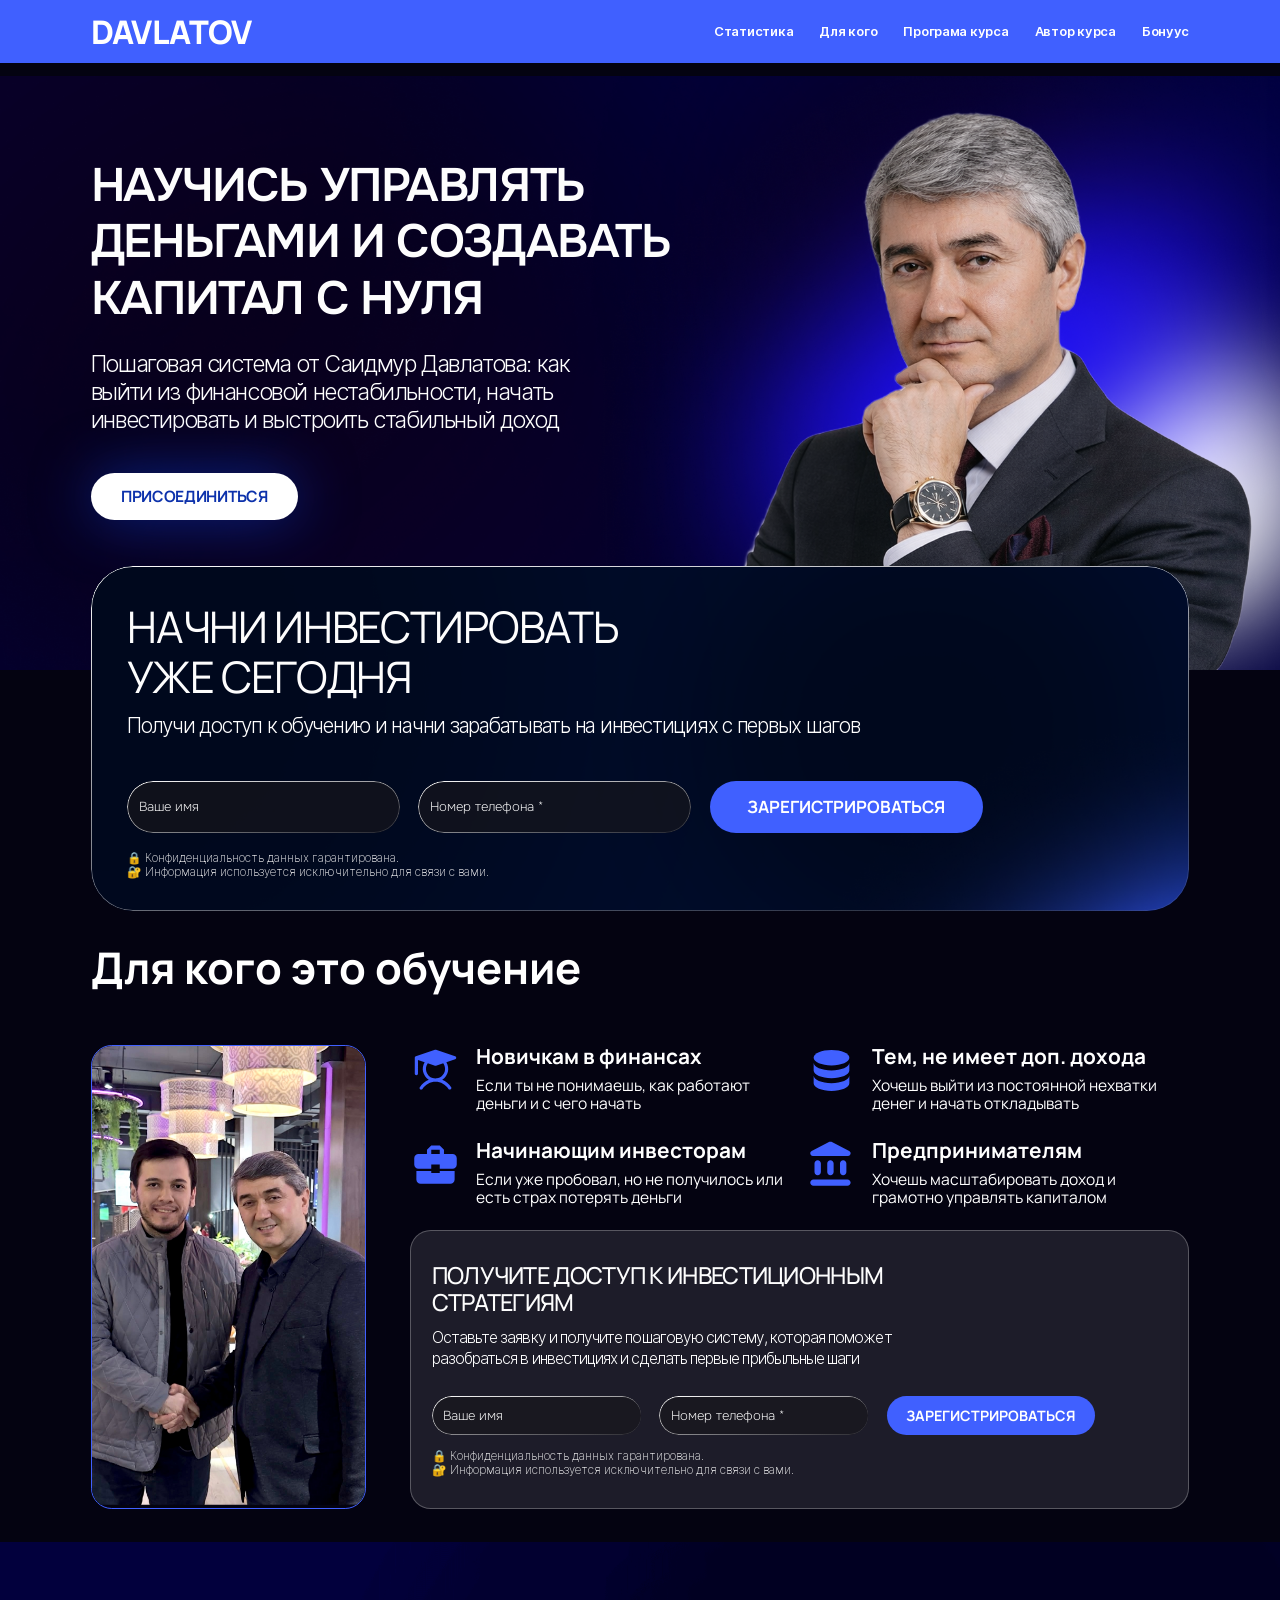
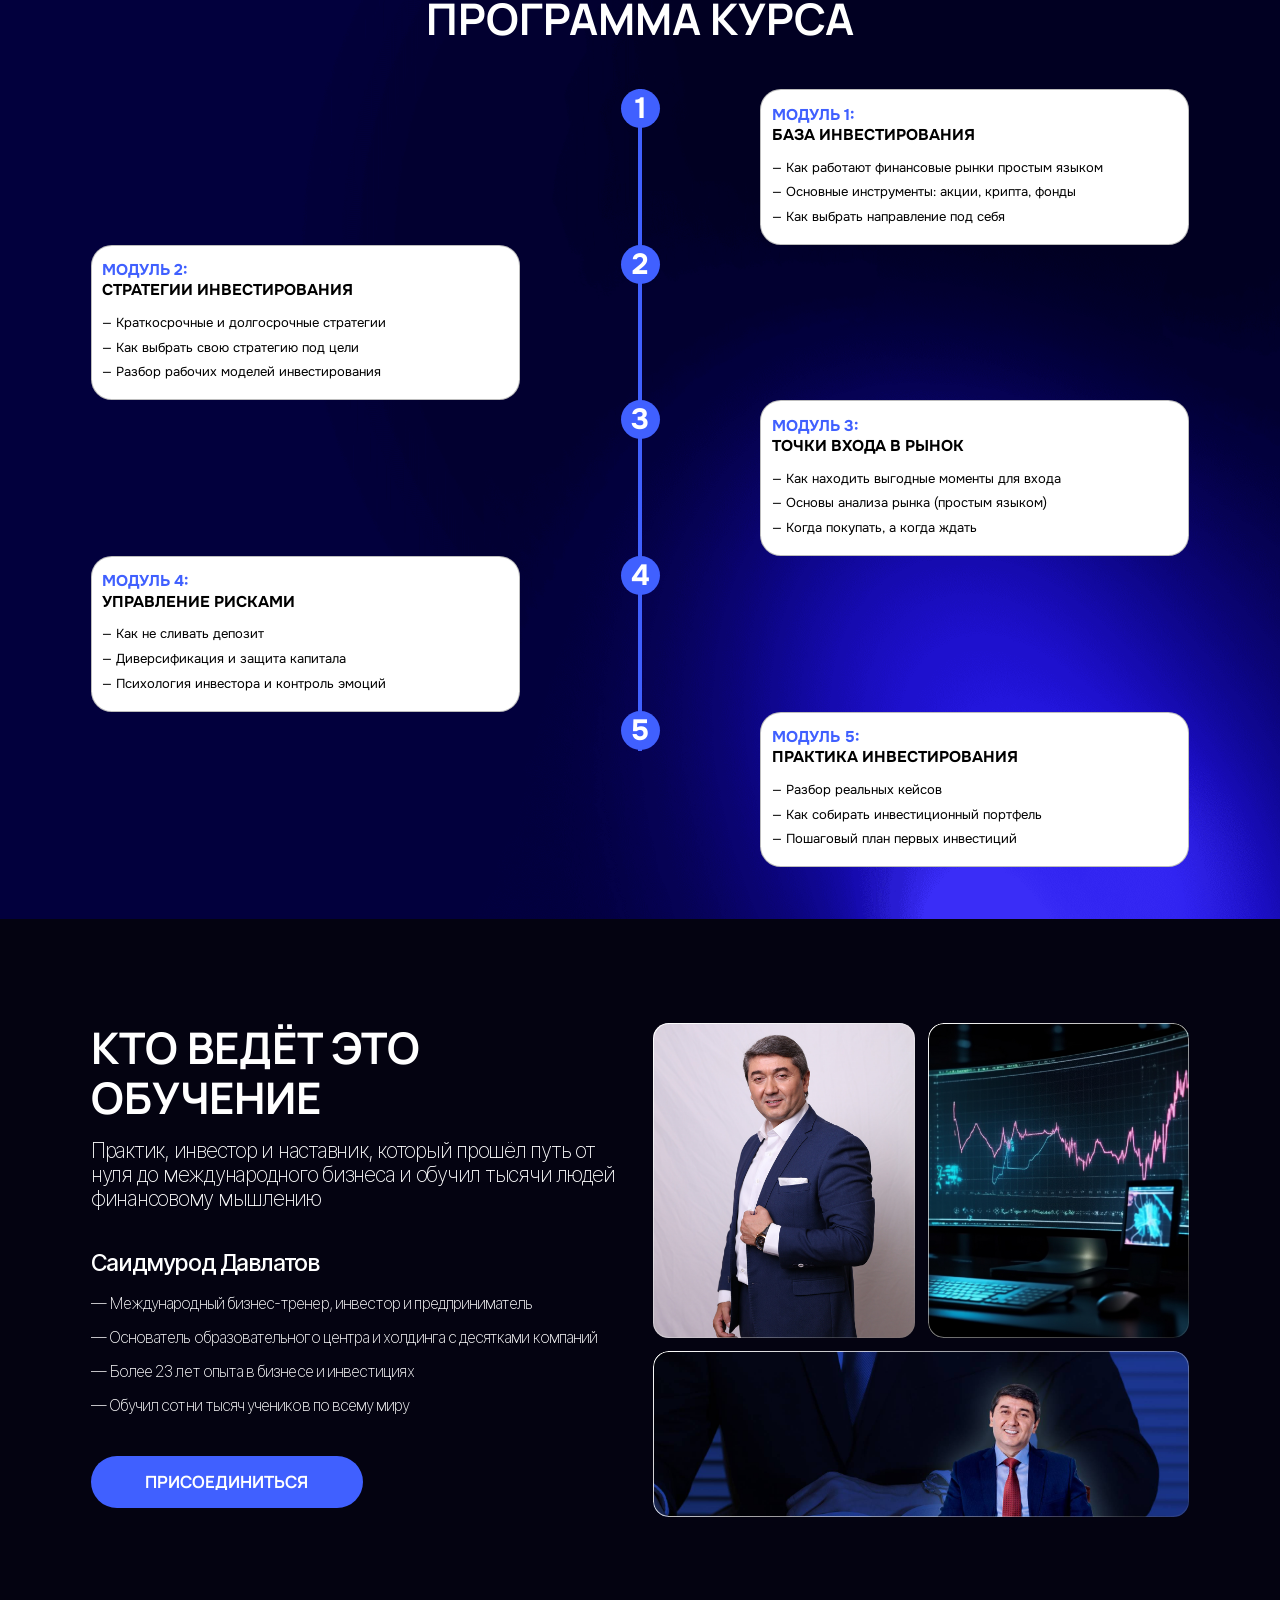
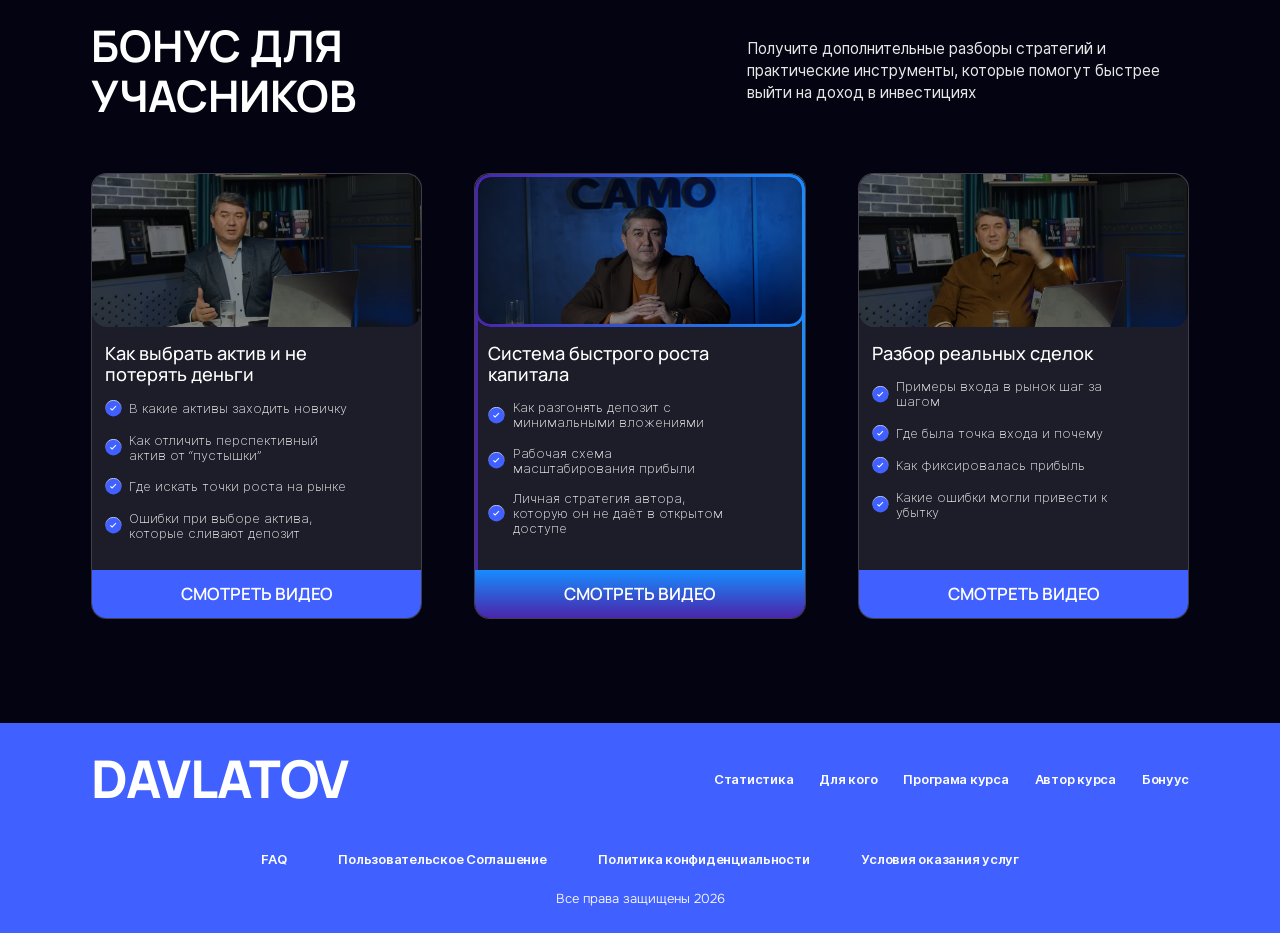
==== commit 755cf3e0: "about section the end" ====
--- a/index.html
+++ b/index.html
@@ -107,6 +107,81 @@
                     <h2 class="sec-title">
                         Для кого это обучение
                     </h2>
+                    <div class="about_in">
+                        <div class="about_img">
+                            <img src="./assets/images/about_img.jpg" alt="">
+                        </div>
+                        <div class="about_text">
+                            <div class="about_blocks">
+                                <div class="about_block">
+                                    <img src="./assets/images/about_icon1.svg" alt="">
+                                    <div class="about_block-text">
+                                        <h3>
+                                            Новичкам в финансах
+                                        </h3>
+                                        <p>
+                                            Если ты не понимаешь, как работают деньги и с чего начать
+                                        </p>
+                                    </div>
+                                </div>
+                                <div class="about_block">
+                                    <img src="./assets/images/about_icon2.svg" alt="">
+                                    <div class="about_block-text">
+                                        <h3>
+                                            Тем, не имеет доп. дохода
+                                        </h3>
+                                        <p>
+                                            Хочешь выйти из постоянной нехватки денег и начать откладывать
+                                        </p>
+                                    </div>
+                                </div>
+                                <div class="about_block">
+                                    <img src="./assets/images/about_icon3.svg" alt="">
+                                    <div class="about_block-text">
+                                        <h3>
+                                            Начинающим инвесторам
+                                        </h3>
+                                        <p>
+                                            Если уже пробовал, но не получилось
+                                            или есть страх потерять деньги
+                                        </p>
+                                    </div>
+                                </div>
+                                <div class="about_block">
+                                    <img src="./assets/images/about_icon4.svg" alt="">
+                                    <div class="about_block-text">
+                                        <h3>
+                                            Предпринимателям
+                                        </h3>
+                                        <p>
+                                            Хочешь масштабировать доход и грамотно управлять капиталом
+                                        </p>
+                                    </div>
+                                </div>
+                            </div>
+                            <div class="contact-form">
+                                <h3>
+                                    Получите доступ к инвестиционным стратегиям
+                                </h3>
+                                <h4>
+                                    Оставьте заявку и получите пошаговую систему, которая поможет разобраться в инвестициях и сделать первые прибыльные шаги
+                                </h4>
+                                <div class="form-group">
+                                    <div class="form-inp">
+                                        <input type="text" placeholder="Ваше имя">
+                                    </div>
+                                    <div class="form-inp">
+                                        <input type="tel" placeholder="Номер телефона *">
+                                    </div>
+                                    <button class="btn-blue">ЗАРЕГИСТРИРОВАТЬСЯ</button>
+                                </div>
+                                <ul>
+                                    <li>🔒 Конфиденциальность данных гарантирована.</li>
+                                    <li>🔐 Информация используется исключительно для связи с вами.</li>
+                                </ul>
+                            </div>
+                        </div>
+                    </div>
                 </div>
             </section>
             <!-- about -->
--- a/assets/scss/style.css
+++ b/assets/scss/style.css
@@ -844,6 +844,189 @@
 .about .sec-title {
   margin-bottom: 80rem;
 }
+@media (max-width: 850px) {
+  .about .sec-title {
+    margin-bottom: 32rem;
+  }
+}
+.about_in {
+  display: flex;
+  gap: 67rem;
+}
+@media (max-width: 850px) {
+  .about_in {
+    flex-direction: column;
+    gap: 40rem;
+  }
+}
+.about_img {
+  display: flex;
+  flex-shrink: 0;
+  width: 424rem;
+  border-radius: 32rem;
+  border: 3rem solid #4060FF;
+  overflow: hidden;
+}
+@media (max-width: 850px) {
+  .about_img {
+    margin: auto;
+    border-radius: 16rem;
+  }
+}
+@media (max-width: 480px) {
+  .about_img {
+    width: 100%;
+  }
+}
+.about_img img {
+  transform: translateY(-5rem);
+  width: 100%;
+  height: 100%;
+  -o-object-fit: cover;
+     object-fit: cover;
+}
+.about_blocks {
+  display: grid;
+  grid-template-columns: repeat(2, 1fr);
+  gap: 40rem 20rem;
+  margin-bottom: 36rem;
+}
+@media (max-width: 850px) {
+  .about_blocks {
+    grid-template-columns: repeat(1, 1fr);
+    gap: 24rem;
+  }
+}
+.about_block {
+  display: flex;
+  align-items: start;
+  gap: 24rem;
+}
+@media (max-width: 850px) {
+  .about_block {
+    gap: 16rem;
+  }
+}
+.about_block img {
+  width: 78rem;
+  height: 78rem;
+  display: flex;
+  flex-shrink: 0;
+}
+@media (max-width: 850px) {
+  .about_block img {
+    width: 40rem;
+    height: 40rem;
+  }
+}
+.about_block h3 {
+  font-family: "Manrope", sans-serif;
+  font-weight: 700;
+  font-size: 32rem;
+  color: #FFFFFF;
+  margin-bottom: 12rem;
+}
+@media (max-width: 850px) {
+  .about_block h3 {
+    font-size: 20rem;
+  }
+}
+.about_block p {
+  font-family: "Manrope", sans-serif;
+  font-weight: 400;
+  font-size: 24rem;
+  color: #FFFFFF;
+}
+@media (max-width: 850px) {
+  .about_block p {
+    font-size: 16rem;
+  }
+}
+.about .contact-form {
+  border: 1px solid rgba(255, 255, 255, 0.2588235294);
+  background: #1D1C29;
+  backdrop-filter: blur(26.2000007629px);
+  border-radius: 32rem;
+  padding: 48rem 32rem;
+}
+@media (max-width: 850px) {
+  .about .contact-form {
+    padding: 16rem;
+    border-radius: 16rem;
+  }
+}
+.about .contact-form .form-group {
+  margin-bottom: 24rem;
+  display: flex;
+}
+@media (max-width: 850px) {
+  .about .contact-form .form-group {
+    display: grid;
+    grid-template-columns: repeat(1, 1fr);
+  }
+}
+.about .contact-form .form-group input, .about .contact-form .form-group button {
+  height: 60rem;
+}
+@media (max-width: 850px) {
+  .about .contact-form .form-group input, .about .contact-form .form-group button {
+    height: 40rem;
+  }
+}
+.about .contact-form .form-group .form-inp {
+  width: 322rem;
+}
+@media (max-width: 850px) {
+  .about .contact-form .form-group .form-inp {
+    width: 100%;
+  }
+}
+.about .contact-form .form-group .form-inp::after {
+  width: 320rem;
+}
+@media (max-width: 850px) {
+  .about .contact-form .form-group .form-inp::after {
+    width: 99%;
+  }
+}
+.about .contact-form .form-group button {
+  width: 320rem;
+  font-size: 22rem;
+}
+@media (max-width: 850px) {
+  .about .contact-form .form-group button {
+    width: 100%;
+    font-size: 16rem;
+  }
+}
+.about .contact-form::after {
+  display: none;
+}
+.about .contact-form h3 {
+  font-weight: 500;
+  font-size: 36rem;
+  max-width: 714rem;
+}
+@media (max-width: 850px) {
+  .about .contact-form h3 {
+    font-size: 24rem;
+  }
+}
+.about .contact-form h4 {
+  font-family: "Inter", sans-serif;
+  max-width: 714rem;
+  font-weight: 300;
+  font-size: 24rem;
+  line-height: 32rem;
+  margin-bottom: 40rem;
+}
+@media (max-width: 850px) {
+  .about .contact-form h4 {
+    font-size: 16rem;
+    line-height: 24rem;
+    margin-bottom: 24rem;
+  }
+}
 
 .structure {
   padding: 80rem 0;
@@ -1317,6 +1500,7 @@
   }
 }
 .cards .card.center_card .card_btn {
+  z-index: 5;
   backdrop-filter: blur(66.3157424927px);
   background: linear-gradient(180deg, #188cff 0%, #4a25a9 100%);
 }
@@ -1558,7 +1742,7 @@
   .footer_top {
     flex-direction: column;
     gap: 24rem;
-    margin-bottom: 0;
+    margin-bottom: 16rem;
   }
 }
 .footer .logo {
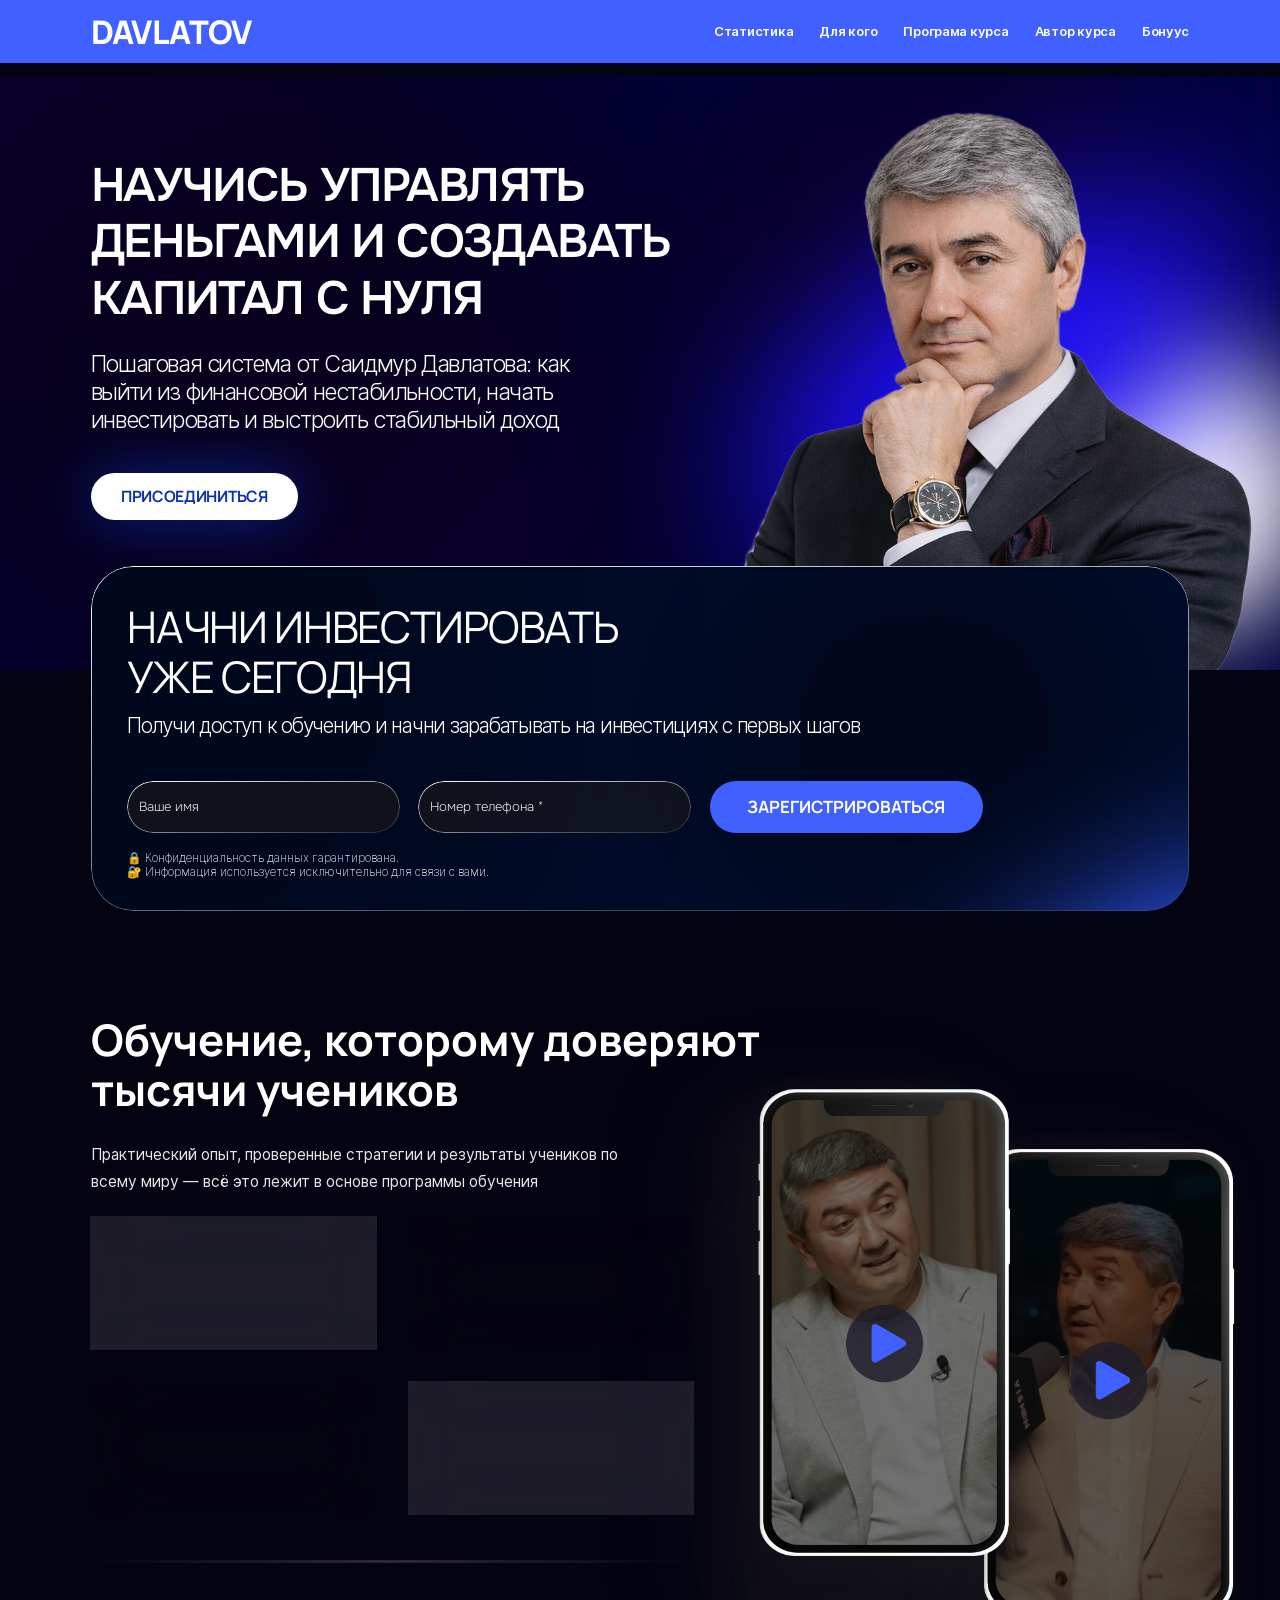
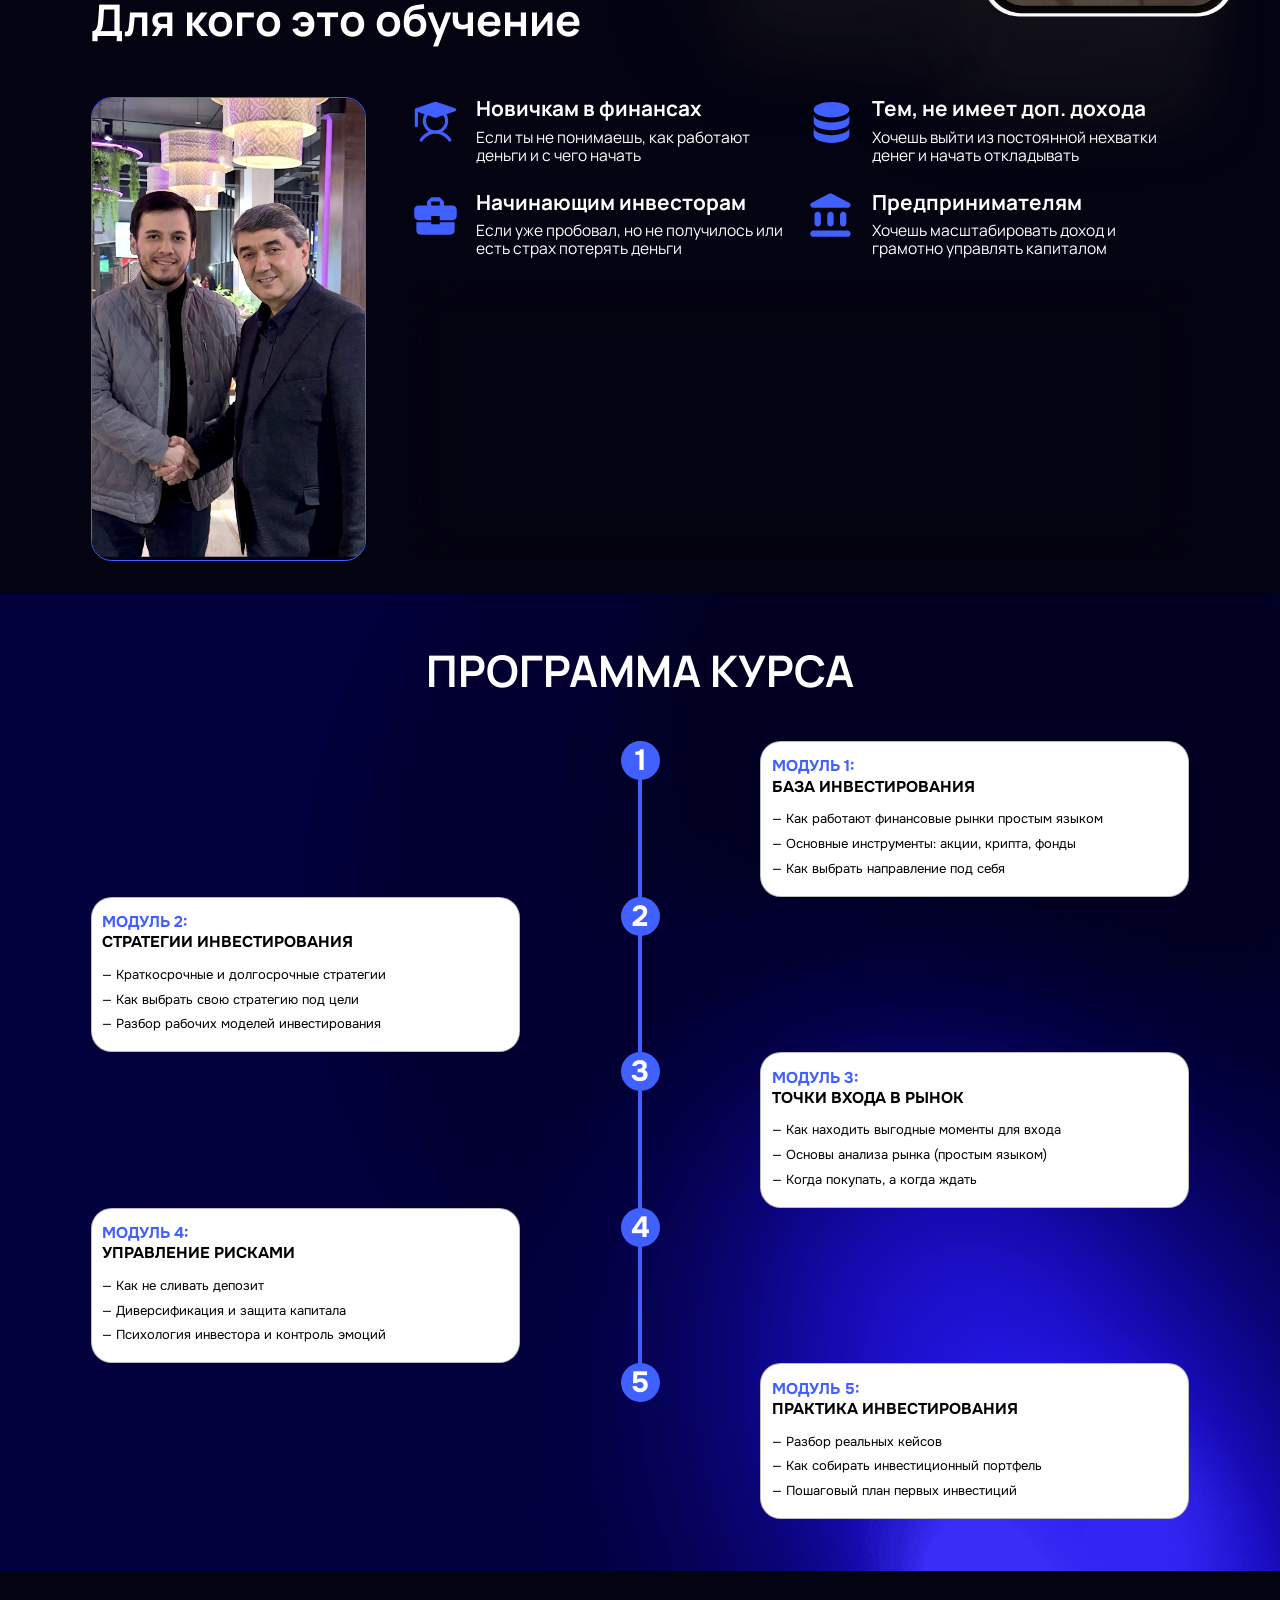
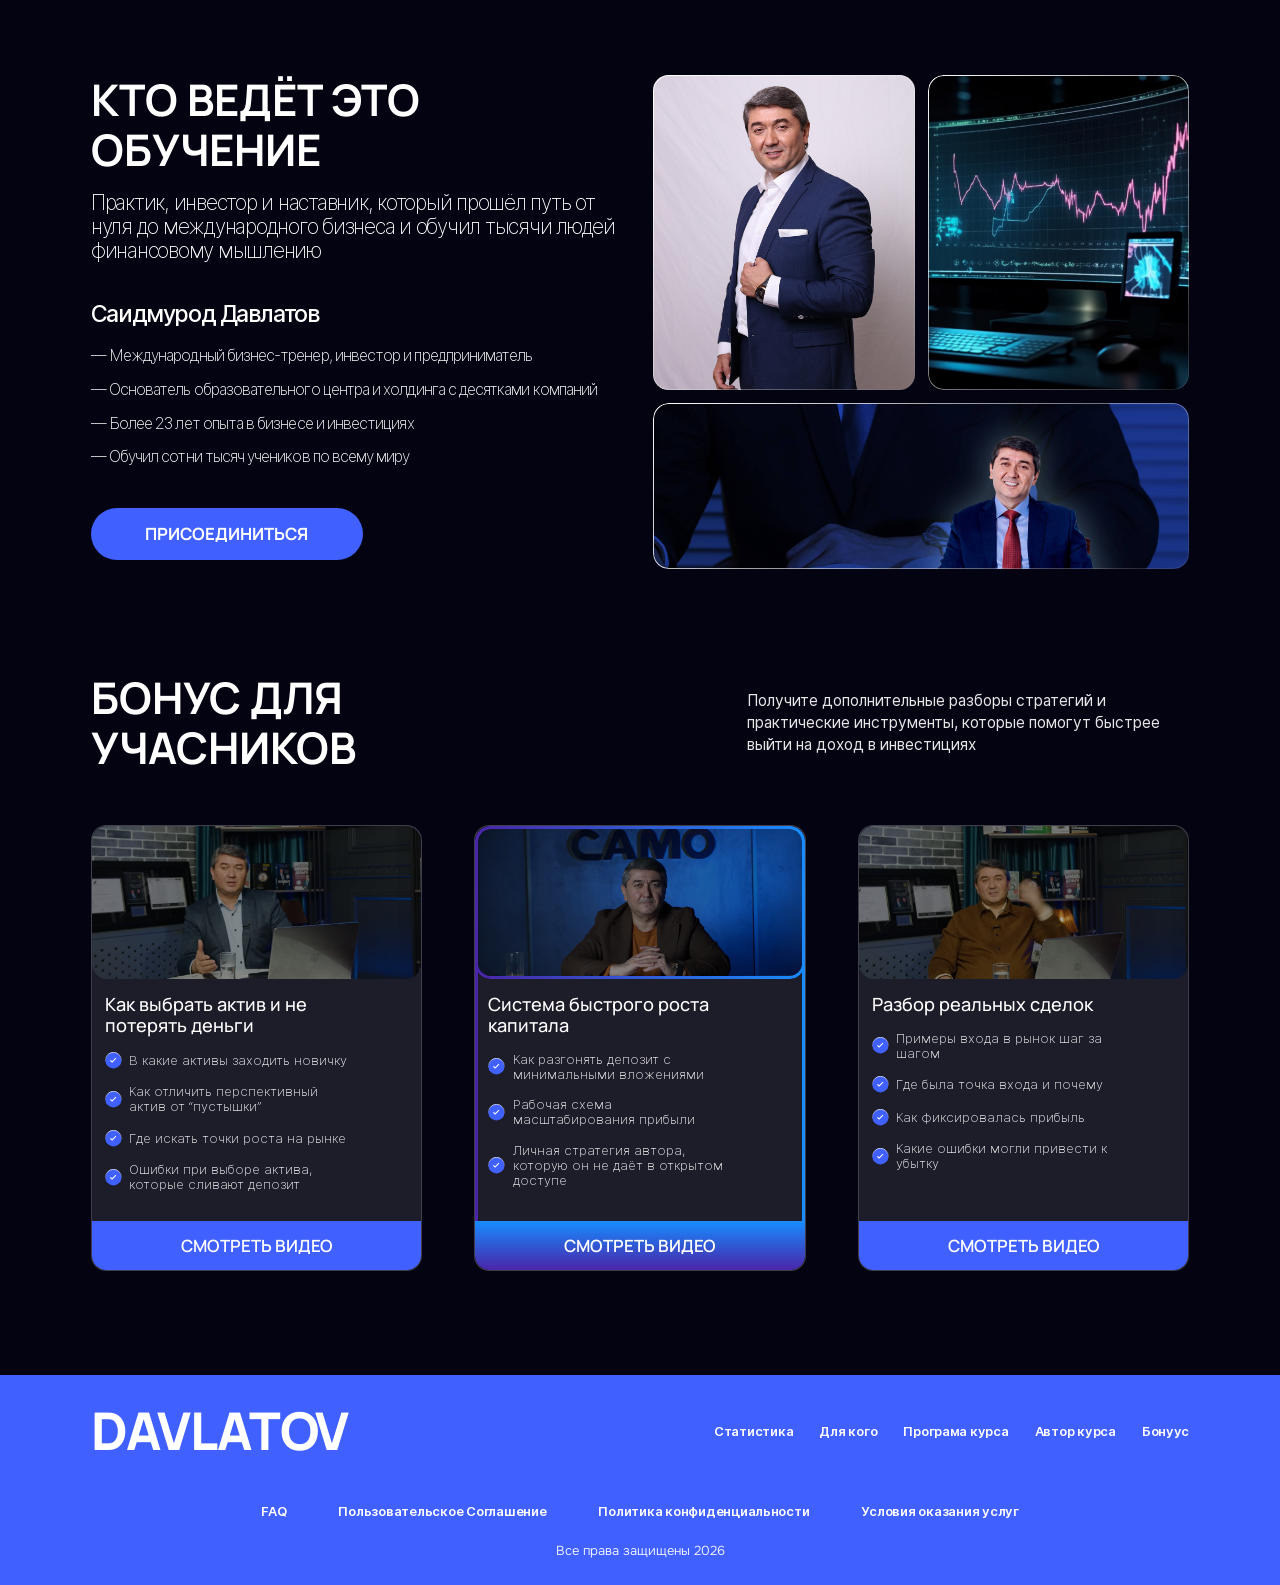
==== commit df482f97: "the end" ====
--- a/index.html
+++ b/index.html
@@ -4,9 +4,6 @@
     <meta charset="UTF-8">
     <meta name="viewport" content="width=device-width, initial-scale=1.0">
     <title>DAVLATOV</title>
-    <!-- Swiper css -->
-    <link rel="stylesheet" href="https://cdn.jsdelivr.net/npm/swiper@11/swiper-bundle.min.css" />
-    <!-- Swiper css -->
     <!-- favicon -->
     <link rel="icon" href="./images/logo/favicon.svg">
     <!-- favicon -->
@@ -100,6 +97,58 @@
                 </div>
             </section>
             <!-- Home end -->
+
+            <!-- students -->
+            <section class="students section-top">
+                <div class="container">
+                    <div class="students_text">
+                        <h2 class="sec-title">
+                            Обучение, которому доверяют тысячи учеников
+                        </h2>
+                        <p class="description">
+                            Практический опыт, проверенные стратегии и результаты учеников по всему миру — всё это лежит в основе программы обучения
+                        </p>
+                        <div class="students_in">
+                            <div class="students_block">
+                                <h3>
+                                    23+
+                                </h3>
+                                <p>
+                                    Практический опыт работы с разными рынками, кризисами и ростом капитала
+                                </p>
+                            </div>
+                            <div class="students_block two">
+                                <h3>
+                                    49 000+
+                                </h3>
+                                <p>
+                                    Cтудентов прошли обучение
+                                    и уже внедрили стратегии и начали разбираться в инвестициях
+                                </p>
+                            </div>
+                            <div class="students_block two">
+                                <h3>
+                                    17+
+                                </h3>
+                                <p>
+                                    Стран, где обучаются ученики, международное сообщество инвесторов
+                                </p>
+                            </div>
+                            <div class="students_block">
+                                <h3>
+                                    $100M+
+                                </h3>
+                                <p>
+                                    суммарный оборот проектов учеников, подтверждённые реальными кейсами и практикой
+                                </p>
+                            </div>
+                        </div>
+                        <div class="line"></div>
+                    </div>
+                    <img class="students_img" src="./assets/images/students_img.png" alt="">
+                </div>
+            </section>
+            <!-- students -->
 
             <!-- about -->
             <section class="about">
@@ -522,17 +571,17 @@
                             </a>
                         </li>
                         <li>
-                            <a href="#">
+                            <a href="./user-agreement.html">
                                 Пользовательское Соглашение
                             </a>
                         </li>
                         <li>
-                            <a href="#">
+                            <a href="./policy.html">
                                 Политика конфиденциальности
                             </a>
                         </li>
                         <li>
-                            <a href="#">
+                            <a href="./terms-service.html">
                                 Условия оказания услуг
                             </a>
                         </li>
@@ -546,9 +595,6 @@
         <!-- footer -->
     </div>
 
-    <!-- Swiper js -->
-    <script src="https://cdn.jsdelivr.net/npm/swiper@11/swiper-bundle.min.js" defer></script>
-    <!-- Swiper js -->
     <!-- js file -->
     <script src="./assets/scripts/main.js" defer></script>
     <!-- js file -->
--- a/assets/scss/style.css
+++ b/assets/scss/style.css
@@ -838,6 +838,138 @@
   }
 }
 
+@media (max-width: 850px) {
+  .students {
+    padding-bottom: 700rem;
+    position: relative;
+  }
+}
+@media (max-width: 640px) {
+  .students {
+    padding-bottom: 550rem;
+  }
+}
+@media (max-width: 480px) {
+  .students {
+    padding-bottom: 400rem;
+  }
+}
+.students .container {
+  position: relative;
+}
+@media (max-width: 850px) {
+  .students .container {
+    position: static;
+  }
+}
+.students_img {
+  position: absolute;
+  top: -20rem;
+  right: -110rem;
+  width: 1100rem;
+  flex-shrink: 0;
+  z-index: -1;
+}
+@media (max-width: 850px) {
+  .students_img {
+    bottom: -200rem;
+    right: 0;
+    top: auto;
+    width: 844rem;
+    min-width: 844rem;
+  }
+}
+@media (max-width: 640px) {
+  .students_img {
+    bottom: -150rem;
+    width: 650rem;
+    min-width: 650rem;
+  }
+}
+@media (max-width: 480px) {
+  .students_img {
+    bottom: -130rem;
+    width: 500rem;
+    min-width: 500rem;
+  }
+}
+.students_in {
+  display: grid;
+  grid-template-columns: repeat(2, 1fr);
+  gap: 50rem;
+  max-width: 928rem;
+  padding-bottom: 70rem;
+}
+@media (max-width: 850px) {
+  .students_in {
+    grid-template-columns: repeat(1, 1fr);
+    gap: 24rem;
+    padding-bottom: 16rem;
+  }
+}
+.students .sec-title {
+  max-width: 1070rem;
+}
+.students .description {
+  font-family: "Inter", sans-serif;
+  font-weight: 400;
+  font-size: 24rem;
+  line-height: 175%;
+  color: rgba(255, 255, 255, 0.9);
+  margin: 40rem 0 32rem 0;
+  max-width: 822rem;
+}
+@media (max-width: 850px) {
+  .students .description {
+    font-size: 16rem;
+    margin: 16rem 0;
+  }
+}
+.students_block {
+  padding: 24rem 20rem;
+  border-radius: 24rem;
+  border: 1.4rem solid rgba(255, 255, 255, 0.1490196078);
+  backdrop-filter: blur(42.0733909607px);
+  background: rgba(255, 255, 255, 0.1019607843);
+}
+@media (max-width: 850px) {
+  .students_block {
+    padding: 16rem;
+    border-radius: 12rem;
+  }
+}
+.students_block.two {
+  background: transparent;
+  border: none;
+}
+.students_block h3 {
+  font-weight: 500;
+  font-size: 44rem;
+  color: #FFFFFF;
+  margin-bottom: 20rem;
+}
+@media (max-width: 850px) {
+  .students_block h3 {
+    font-size: 24rem;
+    margin-bottom: 12rem;
+  }
+}
+.students_block p {
+  font-weight: 400;
+  font-size: 24rem;
+  color: rgba(255, 255, 255, 0.6);
+}
+@media (max-width: 850px) {
+  .students_block p {
+    font-size: 16rem;
+  }
+}
+.students .line {
+  max-width: 922rem;
+  height: 4rem;
+  background: linear-gradient(90deg, rgba(255, 255, 255, 0) 0%, rgba(255, 255, 255, 0.15) 50%, rgba(255, 255, 255, 0) 100%);
+}
+
 .about {
   padding: 50rem 0;
 }
